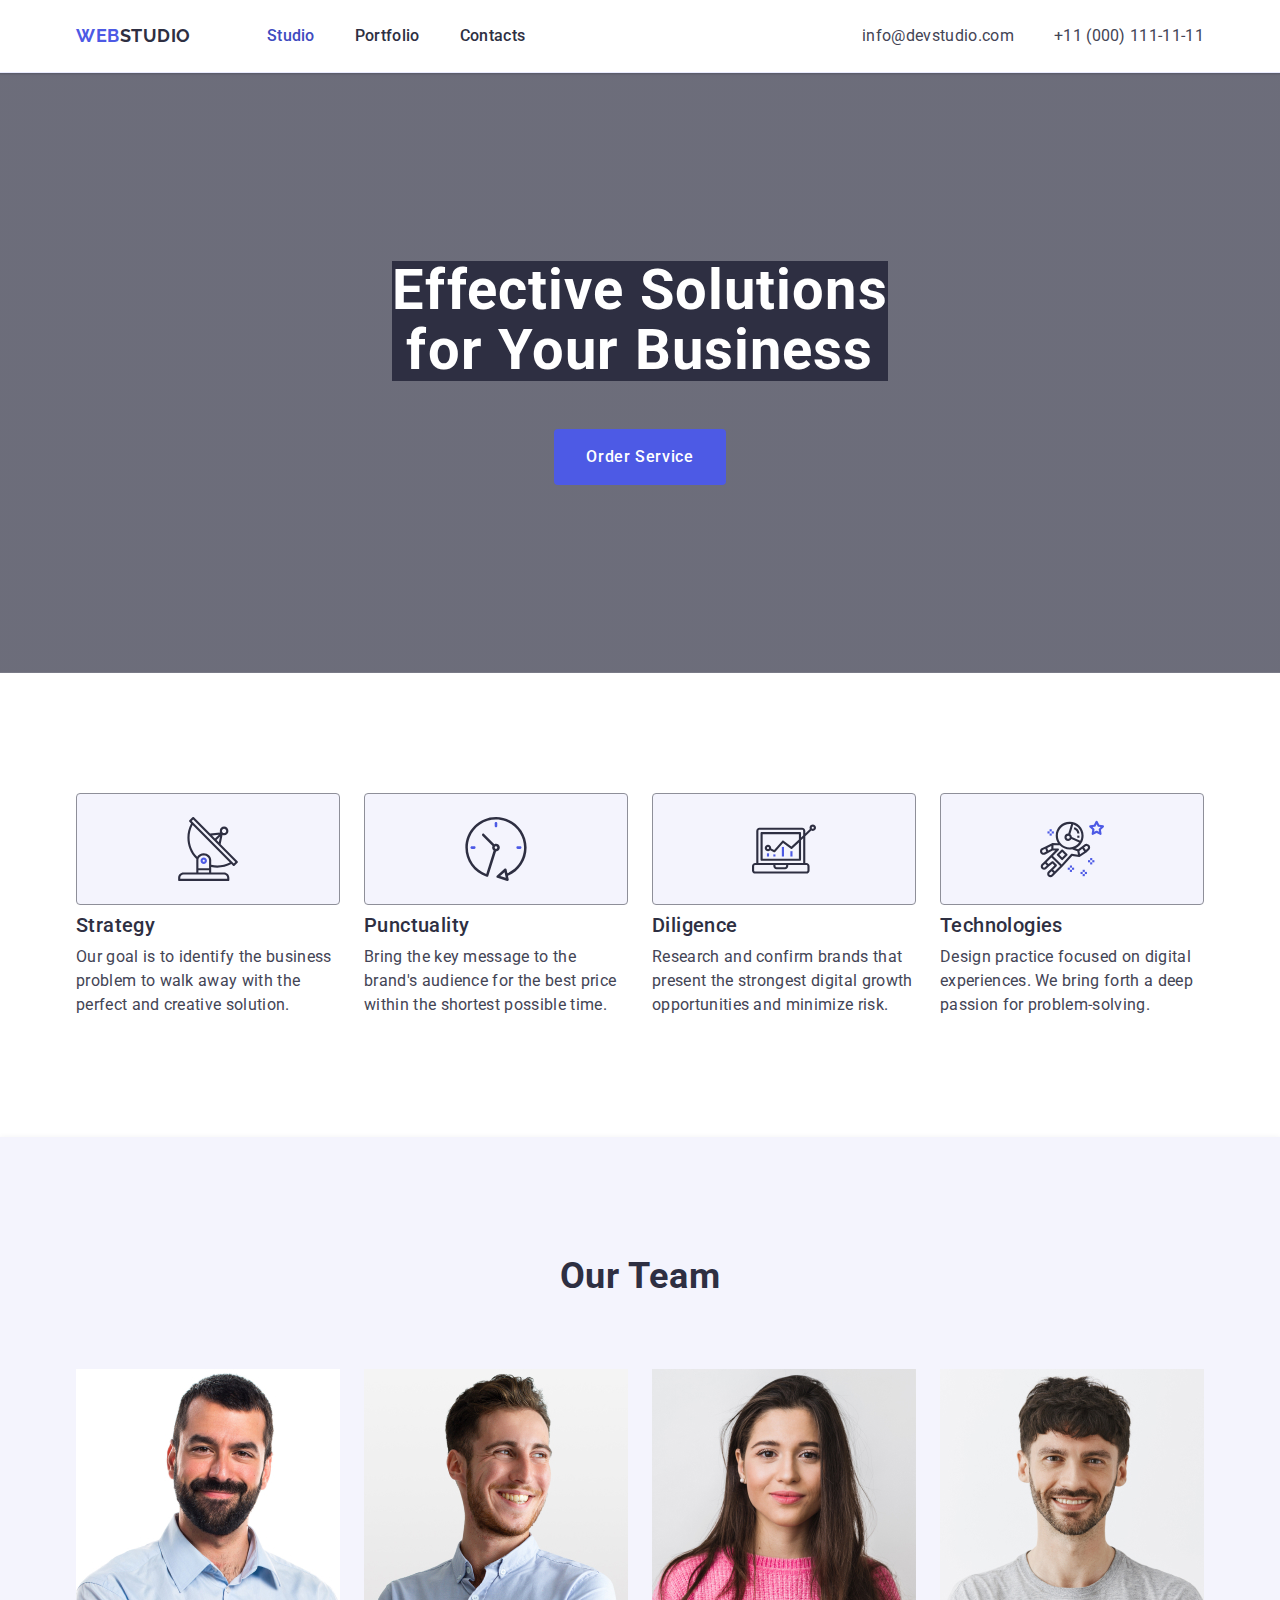
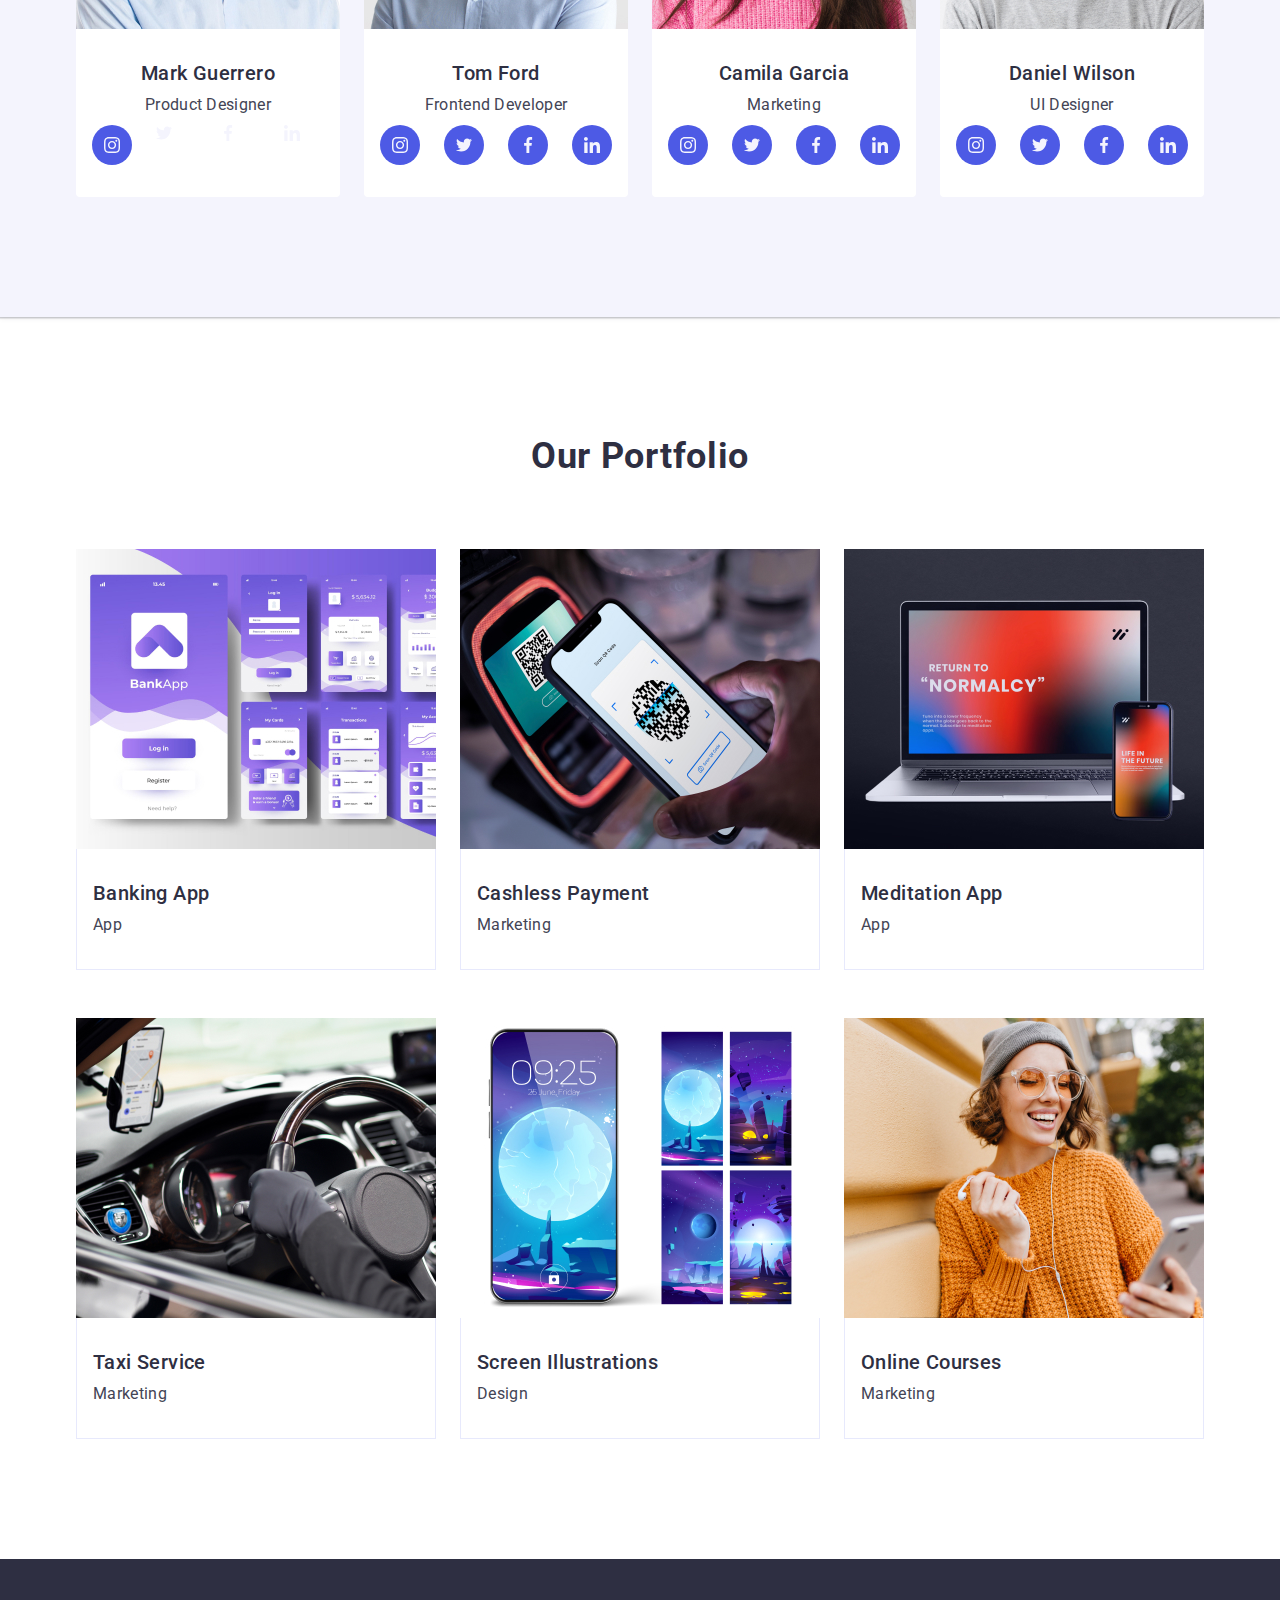
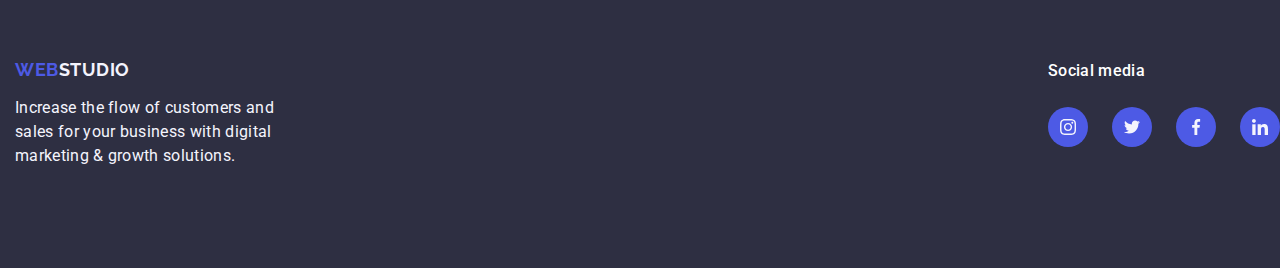
==== index.html @ fddffba1 "addcomit5" ====
<!DOCTYPE html>
<html lang="en">
  <head>
    <meta charset="UTF-8" />
    <meta name="viewport" content="width=device-width, initial-scale=1.0" />
    <title>index.html</title>
    <link
      rel="stylesheet"
      href="https://cdn.jsdelivr.net/npm/modern-normalize@2.0.0/modern-normalize.min.css"
    />
    <link rel="stylesheet" href="./css/styles.css" />

    <link rel="preconnect" href="https://fonts.googleapis.com" />
    <link rel="preconnect" href="https://fonts.gstatic.com" crossorigin />
    <link
      href="https://fonts.googleapis.com/css2?family=Grenze+Gotisch&family=Macondo&family=Raleway:ital,wght@0,400;0,700;1,700&family=Roboto:ital,wght@0,100;0,400;0,700;1,700&display=swap"
      rel="stylesheet"
    />
  </head>

  <body>
    <svg
      aria-hidden="true"
      style="position: absolute; width: 0; height: 0; overflow: hidden"
      version="1.1"
      xmlns="http://www.w3.org/2000/svg"
      xmlns:xlink="http://www.w3.org/1999/xlink"
    >
      <defs>
        <symbol id="icon-astronaut-1" viewBox="0 0 32 32">
          <path
            fill="#4d5ae5"
            style="fill: var(--color1, #4d5ae5)"
            d="M31.974 4.524c-0.063-0.193-0.229-0.333-0.43-0.363l-1.91-0.278-0.855-1.731c-0.179-0.365-0.777-0.365-0.956 0l-0.855 1.731-1.91 0.278c-0.201 0.029-0.367 0.17-0.431 0.363-0.062 0.193-0.011 0.405 0.135 0.547l1.383 1.348-0.326 1.903c-0.034 0.2 0.048 0.402 0.212 0.522 0.166 0.121 0.382 0.135 0.562 0.040l1.709-0.899 1.709 0.899c0.078 0.041 0.164 0.061 0.249 0.061 0.11 0 0.221-0.034 0.314-0.102 0.164-0.119 0.246-0.322 0.212-0.522l-0.326-1.903 1.383-1.348c0.145-0.142 0.197-0.354 0.135-0.547zM29.511 5.851c-0.125 0.122-0.183 0.299-0.153 0.472l0.191 1.114-1-0.526c-0.078-0.041-0.163-0.061-0.249-0.061s-0.17 0.020-0.249 0.061l-1.001 0.526 0.191-1.114c0.030-0.173-0.028-0.349-0.153-0.472l-0.81-0.789 1.119-0.163c0.174-0.025 0.324-0.134 0.402-0.292l0.5-1.013 0.5 1.013c0.078 0.157 0.228 0.267 0.402 0.292l1.119 0.163-0.809 0.789z"
          ></path>
          <path
            fill="#4d5ae5"
            style="fill: var(--color1, #4d5ae5)"
            d="M26.133 20.522h-1.067v1.067h1.067v-1.067z"
          ></path>
          <path
            fill="#4d5ae5"
            style="fill: var(--color1, #4d5ae5)"
            d="M26.133 22.656h-1.067v1.067h1.067v-1.067z"
          ></path>
          <path
            fill="#4d5ae5"
            style="fill: var(--color1, #4d5ae5)"
            d="M27.2 21.589h-1.067v1.067h1.067v-1.067z"
          ></path>
          <path
            fill="#4d5ae5"
            style="fill: var(--color1, #4d5ae5)"
            d="M25.067 21.589h-1.067v1.067h1.067v-1.067z"
          ></path>
          <path
            fill="#4d5ae5"
            style="fill: var(--color1, #4d5ae5)"
            d="M22.4 26.389h-1.067v1.067h1.067v-1.067z"
          ></path>
          <path
            fill="#4d5ae5"
            style="fill: var(--color1, #4d5ae5)"
            d="M22.4 28.522h-1.067v1.067h1.067v-1.067z"
          ></path>
          <path
            fill="#4d5ae5"
            style="fill: var(--color1, #4d5ae5)"
            d="M23.467 27.456h-1.067v1.067h1.067v-1.067z"
          ></path>
          <path
            fill="#4d5ae5"
            style="fill: var(--color1, #4d5ae5)"
            d="M21.333 27.456h-1.067v1.067h1.067v-1.067z"
          ></path>
          <path
            fill="#4d5ae5"
            style="fill: var(--color1, #4d5ae5)"
            d="M16 24.256h-1.067v1.067h1.067v-1.067z"
          ></path>
          <path
            fill="#4d5ae5"
            style="fill: var(--color1, #4d5ae5)"
            d="M16 26.389h-1.067v1.067h1.067v-1.067z"
          ></path>
          <path
            fill="#4d5ae5"
            style="fill: var(--color1, #4d5ae5)"
            d="M17.067 25.322h-1.067v1.067h1.067v-1.067z"
          ></path>
          <path
            fill="#4d5ae5"
            style="fill: var(--color1, #4d5ae5)"
            d="M14.933 25.322h-1.067v1.067h1.067v-1.067z"
          ></path>
          <path
            fill="#4d5ae5"
            style="fill: var(--color1, #4d5ae5)"
            d="M5.867 6.122h-1.067v1.067h1.067v-1.067z"
          ></path>
          <path
            fill="#4d5ae5"
            style="fill: var(--color1, #4d5ae5)"
            d="M5.867 8.255h-1.067v1.067h1.067v-1.067z"
          ></path>
          <path
            fill="#4d5ae5"
            style="fill: var(--color1, #4d5ae5)"
            d="M6.933 7.189h-1.067v1.067h1.067v-1.067z"
          ></path>
          <path
            fill="#4d5ae5"
            style="fill: var(--color1, #4d5ae5)"
            d="M4.8 7.189h-1.067v1.067h1.067v-1.067z"
          ></path>
          <path
            fill="#2e2f42"
            style="fill: var(--color2, #2e2f42)"
            d="M24.715 14.159c-0.287-0.388-0.709-0.637-1.188-0.705-0.481-0.068-0.956 0.058-1.34 0.352l-1.252 0.96-1.898 1.417-1.358-0.541c2.421-1.086 4.114-3.508 4.114-6.32 0-3.823-3.123-6.933-6.961-6.933s-6.961 3.11-6.961 6.933c0 1.386 0.414 2.674 1.12 3.758l-2.764-0.024c-0.002 0-0.003 0-0.005 0-0.009 0-0.015 0.004-0.023 0.005-0.053 0.002-0.105 0.013-0.155 0.031-0.013 0.005-0.026 0.008-0.038 0.013-0.006 0.003-0.013 0.003-0.019 0.006l-3.233 1.596c-0.001 0-0.001 0-0.001 0.001l-1.893 0.911c-0.021 0.009-0.042 0.021-0.063 0.035-0.755 0.502-1.012 1.489-0.598 2.295 0.22 0.429 0.595 0.745 1.056 0.889 0.178 0.055 0.359 0.083 0.539 0.083 0.29 0 0.577-0.071 0.839-0.211l1.388-0.738 2.264-1.169 1.357-0.008-5.442 5.416c-0.001 0.001-0.001 0.001-0.002 0.001l-1.339 1.333c-0.316 0.315-0.49 0.732-0.49 1.178s0.174 0.863 0.49 1.179c0.325 0.323 0.752 0.485 1.179 0.485s0.854-0.162 1.18-0.485l1.314-1.309 1.741-1.3 0.901 0.897-1.762 1.754c-0 0.001-0.001 0.001-0.002 0.001l-1.339 1.333c-0.316 0.315-0.49 0.732-0.49 1.178s0.174 0.863 0.49 1.179c0.325 0.323 0.753 0.485 1.18 0.485s0.855-0.162 1.18-0.485l3.482-3.467c0.001-0.001 0.001-0.001 0.001-0.002l1.010-1-0.004-0.004c0.006-0.006 0.015-0.009 0.022-0.015l5.166-5.658 3.471 0.494c0.025 0.004 0.050 0.005 0.075 0.005 0.065 0 0.127-0.015 0.187-0.038 0.018-0.006 0.033-0.015 0.050-0.023 0.019-0.010 0.039-0.015 0.058-0.027l3.213-2.133c0.012-0.008 0.018-0.021 0.029-0.029 0.013-0.010 0.029-0.014 0.041-0.026l1.271-1.191c0.662-0.62 0.753-1.635 0.212-2.362zM2.13 17.77c-0.173 0.093-0.37 0.111-0.558 0.052-0.187-0.058-0.338-0.186-0.427-0.358-0.161-0.314-0.068-0.695 0.214-0.902l1.314-0.632 0.449 1.313-0.992 0.527zM5.628 15.942l-1.548 0.8-0.439-1.283 2.027-1.001-0.040 1.484zM20.727 9.322c0 0.918-0.219 1.785-0.599 2.559l-4.181-1.899c-0.044-0.573-0.341-1.075-0.788-1.388l1.464-4.86c2.378 0.756 4.105 2.974 4.105 5.588zM8.938 9.322c0-3.235 2.644-5.867 5.894-5.867 0.253 0 0.5 0.021 0.745 0.052l-1.432 4.754c-0.019-0.001-0.037-0.006-0.057-0.006-1.033 0-1.873 0.837-1.873 1.867s0.84 1.867 1.873 1.867c0.694 0 1.294-0.383 1.618-0.945l3.862 1.755c-1.075 1.446-2.795 2.39-4.737 2.39-3.25 0-5.894-2.632-5.894-5.867zM14.894 10.122c0 0.441-0.362 0.8-0.806 0.8s-0.806-0.359-0.806-0.8c0-0.441 0.362-0.8 0.806-0.8s0.806 0.359 0.806 0.8zM2.465 25.146c-0.236 0.234-0.619 0.234-0.854 0.001-0.114-0.114-0.176-0.263-0.176-0.423s0.062-0.309 0.176-0.421l0.962-0.958 0.851 0.848-0.959 0.955zM5.679 28.88c-0.236 0.234-0.619 0.235-0.855 0.001-0.114-0.114-0.176-0.263-0.176-0.423s0.062-0.309 0.176-0.421l0.963-0.959 0.852 0.848-0.96 0.955zM9.16 25.411c-0.001 0-0.001 0-0.002 0.001l-1.765 1.76-0.852-0.848 1.763-1.755c0 0 0 0 0-0s0.001-0.001 0.002-0.001c0.040-0.040 0.065-0.088 0.090-0.135 0.007-0.014 0.020-0.026 0.026-0.040 0.017-0.041 0.019-0.085 0.026-0.129 0.003-0.025 0.014-0.047 0.014-0.073 0-0.036-0.013-0.070-0.020-0.106-0.006-0.032-0.006-0.065-0.019-0.095-0.020-0.050-0.055-0.094-0.091-0.138-0.010-0.012-0.014-0.027-0.025-0.038 0 0 0 0-0.001 0s-0.001-0.002-0.001-0.002l-1.607-1.6c-0.017-0.017-0.039-0.024-0.058-0.038-0.028-0.022-0.055-0.042-0.087-0.058-0.030-0.015-0.061-0.024-0.093-0.033-0.034-0.010-0.067-0.017-0.103-0.020-0.033-0.002-0.063 0.001-0.095 0.005-0.036 0.004-0.069 0.009-0.104 0.020-0.034 0.011-0.063 0.027-0.094 0.045-0.020 0.011-0.042 0.015-0.061 0.029l-1.773 1.324-0.901-0.897 2.399-2.386 4.361 4.289-0.928 0.919zM15.979 18.394c-0.015-0.002-0.030 0.004-0.045 0.003-0.039-0.002-0.076 0.001-0.115 0.007-0.030 0.005-0.059 0.011-0.088 0.021-0.034 0.012-0.065 0.028-0.097 0.047-0.030 0.018-0.057 0.037-0.083 0.061-0.013 0.011-0.028 0.017-0.040 0.029l-4.698 5.146-4.328-4.257 2.833-2.818c0.209-0.208 0.21-0.546 0.002-0.755-0.105-0.105-0.243-0.157-0.381-0.156v-0.001l-2.219 0.013 0.028-1.607 3.104 0.027c1.265 1.294 3.029 2.101 4.981 2.101 0.437 0 0.864-0.045 1.279-0.123 0.040 0.032 0.079 0.065 0.13 0.085l2.41 0.96 0.152 0.758 0.178 0.885-3.003-0.427zM20.020 18.572l-0.313-1.558 1.446-1.080 0.947 1.257-2.080 1.381zM23.774 15.741l-0.838 0.785-0.931-1.236 0.831-0.637c0.155-0.119 0.351-0.168 0.543-0.143 0.193 0.027 0.364 0.128 0.48 0.284 0.217 0.292 0.18 0.699-0.085 0.947z"
          ></path>
          <path
            fill="#2e2f42"
            style="fill: var(--color2, #2e2f42)"
            d="M13.602 18.544l-2.143-2.133c-0.207-0.207-0.545-0.207-0.753 0l-2.142 2.133c-0.1 0.101-0.157 0.236-0.157 0.378s0.056 0.278 0.157 0.378l2.142 2.133c0.104 0.103 0.241 0.155 0.377 0.155s0.273-0.052 0.376-0.155l2.143-2.133c0.1-0.1 0.157-0.236 0.157-0.378s-0.057-0.278-0.157-0.378zM11.083 20.303l-1.387-1.381 1.387-1.381 1.387 1.381-1.387 1.381z"
          ></path>
          <path
            fill="#2e2f42"
            style="fill: var(--color2, #2e2f42)"
            d="M17.164 5.071l-0.258 1.036c0.071 0.018 1.738 0.452 1.738 2.149h1.067c-0-2.017-1.666-2.965-2.547-3.185z"
          ></path>
          <path
            fill="#2e2f42"
            style="fill: var(--color2, #2e2f42)"
            d="M19.711 9.322h-1.067v1.067h1.067v-1.067z"
          ></path>
        </symbol>
        <symbol id="icon-diagram-1" viewBox="0 0 32 32">
          <path
            fill="#4d5ae5"
            style="fill: var(--color1, #4d5ae5)"
            d="M14.925 14.965h1.066v4.798h-1.066v-4.797z"
          ></path>
          <path
            fill="#4d5ae5"
            style="fill: var(--color1, #4d5ae5)"
            d="M19.19 17.097h1.066v2.665h-1.066v-2.665z"
          ></path>
          <path
            fill="#4d5ae5"
            style="fill: var(--color1, #4d5ae5)"
            d="M10.661 18.696h1.066v1.066h-1.066v-1.066z"
          ></path>
          <path
            fill="#4d5ae5"
            style="fill: var(--color1, #4d5ae5)"
            d="M7.463 18.163h1.066v1.599h-1.066v-1.599z"
          ></path>
          <path
            fill="#2e2f42"
            style="fill: var(--color2, #2e2f42)"
            d="M1.599 28.291h25.587c0.883 0 1.599-0.716 1.599-1.599v-2.132c0-0.883-0.716-1.599-1.599-1.599h-0.533v-13.293l3.028-2.868c0.703 0.346 1.553 0.136 2.013-0.499s0.396-1.508-0.152-2.068-1.42-0.644-2.065-0.198c-0.644 0.446-0.873 1.292-0.542 2.002l-2.281 2.163v-1.23c0-0.883-0.716-1.599-1.599-1.599h-21.322c-0.883 0-1.599 0.716-1.599 1.599v15.992h-0.533c-0.883 0-1.599 0.716-1.599 1.599v2.132c0 0.883 0.716 1.599 1.599 1.599zM30.384 4.837c0.294 0 0.533 0.239 0.533 0.533s-0.239 0.533-0.533 0.533c-0.294 0-0.533-0.239-0.533-0.533s0.239-0.533 0.533-0.533zM3.198 6.969c0-0.294 0.239-0.533 0.533-0.533h21.322c0.294 0 0.533 0.239 0.533 0.533v2.239l-1.066 1.013v-2.186c0-0.294-0.239-0.533-0.533-0.533h-19.19c-0.294 0-0.533 0.239-0.533 0.533v13.326c0 0.294 0.239 0.533 0.533 0.533h19.19c0.294 0 0.533-0.239 0.533-0.533v-9.674l1.066-1.010v12.284h-22.388v-15.992zM7.996 13.899c-0.721-0.002-1.354 0.478-1.546 1.174s0.105 1.433 0.725 1.801c0.62 0.368 1.41 0.276 1.928-0.226l1.853 0.93c0.215 0.108 0.476 0.057 0.636-0.123l3.939-4.431 3.872 2.901c0.208 0.156 0.498 0.139 0.686-0.039l3.365-3.188v8.131h-18.124v-12.26h18.124v2.66l-3.771 3.572-3.904-2.927c-0.222-0.166-0.534-0.135-0.718 0.072l-3.993 4.493-1.493-0.746c0.011-0.064 0.018-0.129 0.020-0.193 0-0.883-0.716-1.599-1.599-1.599zM8.529 15.498c0 0.294-0.239 0.533-0.533 0.533s-0.533-0.239-0.533-0.533c0-0.294 0.239-0.533 0.533-0.533s0.533 0.239 0.533 0.533zM11.727 24.027h5.331v0.533c0 0.294-0.239 0.533-0.533 0.533h-4.264c-0.294 0-0.533-0.239-0.533-0.533v-0.533zM1.066 24.56c0-0.294 0.239-0.533 0.533-0.533h9.062v0.533c0 0.883 0.716 1.599 1.599 1.599h4.264c0.883 0 1.599-0.716 1.599-1.599v-0.533h9.062c0.294 0 0.533 0.239 0.533 0.533v2.132c0 0.294-0.239 0.533-0.533 0.533h-25.587c-0.294 0-0.533-0.239-0.533-0.533v-2.132z"
          ></path>
        </symbol>
        <symbol id="icon-clock-1" viewBox="0 0 32 32">
          <path
            fill="#2e2f42"
            style="fill: var(--color2, #2e2f42)"
            d="M31.297 15.301c-0.002-8.452-6.855-15.303-15.308-15.301s-15.303 6.855-15.301 15.308c0.001 6.658 4.307 12.551 10.649 14.576 0.061 0.019 0.124 0.029 0.187 0.029 0.121-0 0.239-0.032 0.342-0.094 0.135-0.080 0.236-0.207 0.283-0.356l3.865-12.25c1.057-0.005 1.909-0.866 1.903-1.923s-0.866-1.909-1.923-1.903c-0.284 0.001-0.565 0.067-0.82 0.191l-5.106-5.107c-0.253-0.245-0.657-0.238-0.902 0.016-0.239 0.247-0.239 0.639 0 0.886l5.103 5.109c-0.392 0.799-0.168 1.764 0.536 2.309l-3.683 11.673c-7.278-2.681-11.004-10.754-8.323-18.032s10.754-11.004 18.032-8.323c7.278 2.681 11.004 10.754 8.323 18.032-1.31 3.556-4.001 6.431-7.462 7.973l-0.398-1.874c-0.073-0.345-0.411-0.565-0.756-0.492-0.109 0.023-0.209 0.074-0.293 0.148l-3.837 3.426c-0.263 0.234-0.287 0.637-0.052 0.9 0.076 0.085 0.174 0.149 0.283 0.184l4.899 1.564c0.335 0.108 0.694-0.077 0.802-0.412 0.034-0.106 0.040-0.219 0.017-0.328l-0.391-1.839c5.664-2.388 9.342-7.942 9.329-14.089zM15.992 14.664c0.352 0 0.638 0.286 0.638 0.638s-0.286 0.638-0.638 0.638c-0.352 0-0.638-0.285-0.638-0.638s0.285-0.638 0.638-0.638zM18.093 29.528l2.184-1.948 0.603 2.84-2.787-0.892z"
          ></path>
          <path
            fill="#4d5ae5"
            style="fill: var(--color1, #4d5ae5)"
            d="M15.354 3.185v1.275c0 0.352 0.285 0.638 0.638 0.638s0.638-0.285 0.638-0.638v-1.275c0-0.352-0.286-0.638-0.638-0.638s-0.638 0.286-0.638 0.638z"
          ></path>
          <path
            fill="#4d5ae5"
            style="fill: var(--color1, #4d5ae5)"
            d="M3.876 14.664c-0.352 0-0.638 0.286-0.638 0.638s0.285 0.638 0.638 0.638h1.275c0.352 0 0.638-0.285 0.638-0.638s-0.285-0.638-0.638-0.638h-1.275z"
          ></path>
          <path
            fill="#4d5ae5"
            style="fill: var(--color1, #4d5ae5)"
            d="M28.108 15.939c0.352 0 0.638-0.285 0.638-0.638s-0.285-0.638-0.638-0.638h-1.275c-0.352 0-0.638 0.286-0.638 0.638s0.286 0.638 0.638 0.638h1.275z"
          ></path>
        </symbol>
        <symbol id="icon-antenna-1" viewBox="0 0 32 32">
          <path
            fill="#2e2f42"
            style="fill: var(--color2, #2e2f42)"
            d="M30.773 22.098l-8.443-8.505 0.937-4.615c0.242 0.094 0.499 0.144 0.758 0.146h0.006c1.192 0.014 2.17-0.941 2.184-2.133s-0.941-2.17-2.133-2.184c-1.192-0.014-2.17 0.941-2.184 2.133-0.003 0.255 0.039 0.509 0.125 0.749l-4.96 0.605-8.091-8.133c-0.099-0.101-0.235-0.159-0.377-0.16-0.14 0.001-0.274 0.056-0.373 0.155l-1.513 1.504c-0.208 0.208-0.208 0.546 0 0.754l0.814 0.826c-3.153 5.798-2.129 12.978 2.519 17.663 0.043 0.041 0.092 0.074 0.146 0.098-0.034 0.18-0.051 0.364-0.052 0.547v6.187h-6.4c-1.472 0.002-2.665 1.195-2.667 2.667v1.067c0 0.295 0.239 0.533 0.533 0.533h24.533c0.295 0 0.533-0.239 0.533-0.533v-1.067c-0.002-1.472-1.195-2.665-2.667-2.667h-6.4v-2.742c1.003 0.21 2.024 0.317 3.049 0.32 2.458-0.003 4.877-0.615 7.040-1.783l0.818 0.823c0.099 0.101 0.235 0.159 0.377 0.16 0.14-0.001 0.274-0.056 0.373-0.155l1.513-1.504c0.208-0.208 0.208-0.546 0-0.754zM23.28 6.233c0.418-0.415 1.093-0.414 1.509 0.004s0.414 1.093-0.004 1.508c-0.2 0.199-0.47 0.31-0.752 0.31h-0.003c-0.589-0.003-1.064-0.483-1.061-1.072 0.002-0.282 0.115-0.552 0.314-0.751h-0.002zM22.024 9.738l-0.598 2.946-1.175-1.182 1.774-1.763zM21.419 8.836l-1.92 1.909-1.485-1.493 3.405-0.415zM24.004 28.8c0.884 0 1.6 0.716 1.6 1.6v0.533h-23.467v-0.533c0-0.884 0.716-1.6 1.6-1.6h20.267zM16.537 26.667v1.067h-5.333v-1.067h5.333zM11.204 25.6v-4.053c0-1.294 1.196-2.347 2.667-2.347s2.667 1.053 2.667 2.347v4.053h-5.333zM17.604 23.904v-2.357c0-1.882-1.675-3.413-3.733-3.413-1.331-0.020-2.576 0.657-3.281 1.786-4.058-4.274-4.971-10.645-2.279-15.887l18.602 18.708c-2.872 1.461-6.165 1.873-9.309 1.163zM28.893 23.22l-21.057-21.181 0.755-0.752 7.935 7.98c0.004 0 0.006 0.007 0.010 0.010l13.115 13.191-0.757 0.752z"
          ></path>
          <path
            fill="#4d5ae5"
            style="fill: var(--color1, #4d5ae5)"
            d="M13.876 20.267h-0.005c-0.884-0.001-1.601 0.714-1.602 1.598s0.714 1.601 1.598 1.602h0.005c0.884 0.001 1.601-0.714 1.602-1.598s-0.714-1.601-1.598-1.602zM14.249 22.245c-0.1 0.1-0.236 0.156-0.378 0.155-0.295-0.002-0.532-0.242-0.531-0.536 0.001-0.141 0.057-0.276 0.157-0.375s0.233-0.154 0.373-0.155c0.295 0.002 0.532 0.242 0.531 0.536-0.001 0.141-0.057 0.276-0.157 0.375h0.005z"
          ></path>
        </symbol>
      </defs>
    </svg>
    <svg
      aria-hidden="true"
      style="position: absolute; width: 0; height: 0; overflow: hidden"
      version="1.1"
      xmlns="http://www.w3.org/2000/svg"
      xmlns:xlink="http://www.w3.org/1999/xlink"
    >
      <defs>
        <symbol id="icon-linkedin-1" viewBox="0 0 32 32">
          <path
            fill="#f4f4fd"
            style="fill: var(--color1, #f4f4fd)"
            d="M31.992 32v-0.001h0.008v-11.736c0-5.741-1.236-10.164-7.948-10.164-3.227 0-5.392 1.771-6.276 3.449h-0.093v-2.913h-6.364v21.364h6.627v-10.579c0-2.785 0.528-5.479 3.977-5.479 3.399 0 3.449 3.179 3.449 5.657v10.401h6.62z"
          ></path>
          <path
            fill="#f4f4fd"
            style="fill: var(--color1, #f4f4fd)"
            d="M0.528 10.636h6.635v21.364h-6.635v-21.364z"
          ></path>
          <path
            fill="#f4f4fd"
            style="fill: var(--color1, #f4f4fd)"
            d="M3.843-0c-2.121 0-3.843 1.721-3.843 3.843s1.721 3.879 3.843 3.879c2.121 0 3.843-1.757 3.843-3.879-0.001-2.121-1.723-3.843-3.843-3.843v0z"
          ></path>
        </symbol>
        <symbol id="icon-instagram-2-1" viewBox="0 0 32 32">
          <path
            fill="#f4f4fd"
            style="fill: var(--color1, #f4f4fd)"
            d="M31.969 9.408c-0.075-1.7-0.35-2.869-0.744-3.882-0.406-1.075-1.031-2.038-1.85-2.838-0.8-0.813-1.769-1.444-2.832-1.844-1.019-0.394-2.182-0.669-3.882-0.744-1.713-0.081-2.257-0.1-6.601-0.1s-4.888 0.019-6.595 0.094c-1.7 0.075-2.869 0.35-3.882 0.744-1.075 0.406-2.038 1.031-2.838 1.85-0.813 0.8-1.444 1.769-1.844 2.832-0.394 1.019-0.669 2.182-0.744 3.882-0.081 1.713-0.1 2.257-0.1 6.601s0.019 4.888 0.094 6.595c0.075 1.7 0.35 2.869 0.744 3.882 0.406 1.075 1.038 2.038 1.85 2.838 0.8 0.813 1.769 1.444 2.832 1.844 1.019 0.394 2.182 0.669 3.882 0.744 1.706 0.075 2.25 0.094 6.595 0.094s4.888-0.019 6.595-0.094c1.7-0.075 2.869-0.35 3.882-0.744 2.151-0.831 3.851-2.532 4.682-4.682 0.394-1.019 0.669-2.182 0.744-3.882 0.075-1.707 0.094-2.25 0.094-6.595s-0.006-4.888-0.081-6.595zM29.087 22.473c-0.069 1.563-0.331 2.407-0.55 2.969-0.538 1.394-1.644 2.5-3.038 3.038-0.563 0.219-1.413 0.481-2.969 0.55-1.688 0.075-2.194 0.094-6.464 0.094s-4.782-0.019-6.464-0.094c-1.563-0.069-2.407-0.331-2.969-0.55-0.694-0.256-1.325-0.663-1.838-1.194-0.531-0.519-0.938-1.144-1.194-1.838-0.219-0.563-0.481-1.413-0.55-2.969-0.075-1.688-0.094-2.194-0.094-6.464s0.019-4.782 0.094-6.464c0.069-1.563 0.331-2.407 0.55-2.969 0.256-0.694 0.663-1.325 1.2-1.838 0.519-0.531 1.144-0.938 1.838-1.194 0.563-0.219 1.413-0.481 2.969-0.55 1.688-0.075 2.194-0.094 6.464-0.094 4.276 0 4.782 0.019 6.464 0.094 1.563 0.069 2.407 0.331 2.969 0.55 0.694 0.256 1.325 0.662 1.838 1.194 0.531 0.519 0.938 1.144 1.194 1.838 0.219 0.563 0.481 1.413 0.55 2.969 0.075 1.688 0.094 2.194 0.094 6.464s-0.019 4.77-0.094 6.458z"
          ></path>
          <path
            fill="#f4f4fd"
            style="fill: var(--color1, #f4f4fd)"
            d="M16.059 7.783c-4.538 0-8.22 3.682-8.22 8.22s3.682 8.22 8.22 8.22c4.538 0 8.22-3.682 8.22-8.22s-3.682-8.22-8.22-8.22zM16.059 21.335c-2.944 0-5.332-2.388-5.332-5.332s2.388-5.332 5.332-5.332c2.944 0 5.332 2.388 5.332 5.332s-2.388 5.332-5.332 5.332z"
          ></path>
          <path
            fill="#f4f4fd"
            style="fill: var(--color1, #f4f4fd)"
            d="M26.524 7.458c0 1.060-0.859 1.919-1.919 1.919s-1.919-0.859-1.919-1.919c0-1.060 0.859-1.919 1.919-1.919s1.919 0.859 1.919 1.919z"
          ></path>
        </symbol>
        <symbol id="icon-facebook-1" viewBox="0 0 32 32">
          <path
            fill="#f4f4fd"
            style="fill: var(--color1, #f4f4fd)"
            d="M21.329 5.313h2.921v-5.088c-0.504-0.069-2.237-0.225-4.256-0.225-4.212 0-7.097 2.649-7.097 7.519v4.481h-4.648v5.688h4.648v14.312h5.699v-14.311h4.46l0.708-5.688h-5.169v-3.919c0.001-1.644 0.444-2.769 2.735-2.769z"
          ></path>
        </symbol>
        <symbol id="icon-twitter-1" viewBox="0 0 32 32">
          <path
            fill="#f4f4fd"
            style="fill: var(--color1, #f4f4fd)"
            d="M32 6.078c-1.19 0.522-2.458 0.868-3.78 1.036 1.36-0.812 2.398-2.088 2.886-3.626-1.268 0.756-2.668 1.29-4.16 1.588-1.204-1.282-2.92-2.076-4.792-2.076-3.632 0-6.556 2.948-6.556 6.562 0 0.52 0.044 1.020 0.152 1.496-5.454-0.266-10.28-2.88-13.522-6.862-0.566 0.982-0.898 2.106-0.898 3.316 0 2.272 1.17 4.286 2.914 5.452-1.054-0.020-2.088-0.326-2.964-0.808 0 0.020 0 0.046 0 0.072 0 3.188 2.274 5.836 5.256 6.446-0.534 0.146-1.116 0.216-1.72 0.216-0.42 0-0.844-0.024-1.242-0.112 0.85 2.598 3.262 4.508 6.13 4.57-2.232 1.746-5.066 2.798-8.134 2.798-0.538 0-1.054-0.024-1.57-0.090 2.906 1.874 6.35 2.944 10.064 2.944 12.072 0 18.672-10 18.672-18.668 0-0.29-0.010-0.57-0.024-0.848 1.302-0.924 2.396-2.078 3.288-3.406z"
          ></path>
        </symbol>
      </defs>
    </svg>
    <svg
      aria-hidden="true"
      style="position: absolute; width: 0; height: 0; overflow: hidden"
      version="1.1"
      xmlns="http://www.w3.org/2000/svg"
      xmlns:xlink="http://www.w3.org/1999/xlink"
    >
      <defs>
        <symbol id="icon-Ellipse" viewBox="0 0 32 32">
          <path
            fill="#4d5ae5"
            style="fill: var(--color1, #4d5ae5)"
            d="M32 16c0 4.418-1.791 8.418-4.686 11.314s-6.895 4.686-11.314 4.686c-4.418 0-8.418-1.791-11.314-4.686s-4.686-6.895-4.686-11.314c0-4.418 1.791-8.418 4.686-11.314s6.895-4.686 11.314-4.686c4.418 0 8.418 1.791 11.314 4.686s4.686 6.895 4.686 11.314z"
          ></path>
        </symbol>
      </defs>
    </svg>

    <header class="headerblock">
      <!--Навігація-->
      <div class="container">
        <nav class="headerblockcontainernav">
          <!--Лого-посилання-->
          <a href="" class="logoheader">Web<span class="spon">Studio</span></a>

          <ul class="navtabl">
            <li>
              <a href="./index.html" class="navone"> Studio </a>
            </li>
            <li>
              <a href="" class="nav"> Portfolio </a>
            </li>
            <li>
              <a href="" class="nav"> Contacts </a>
            </li>
          </ul>
        </nav>

        <!--Імейл та телефон-->
        <address class="address">
          <ul class="addresstabl">
            <li class="emailli">
              <a href="mailto:info@devstudio.com" class="email">
                info@devstudio.com
              </a>
            </li>
            <li class="telli">
              <a href="tel:+110001111111" class="email">
                +11 (000) 111-11-11
              </a>
            </li>
          </ul>
        </address>
      </div>
    </header>
    <main>
      <!--Секція 1-->

      <section class="sectionone">
        <div class="container">
          <h1 class="uppermain">
            <span
              >Effective Solutions <br />
              for Your Business</span
            >
          </h1>

          <button type="button" name="Order Service" class="orderservice">
            Order Service
          </button>
        </div>
      </section>

      <!--Секція 2. Стаття 1-->
      <section class="sectiontwo">
        <div class="container">
          <h2 class="visuallyhidden">Content</h2>
          <!-- Заголовок містить контент (не може бути пустим). Елемент відсутній на макеті,
             але потрібен для читалок та пошукових систем (на наступних модулях він буде прихований)-->

          <ul class="sectiontwoul">
            <!--class="sectiontwo". Спробую встановити для кожного елекмента однаковий клас.-->

            <li class="sectiontwoli">
              <div class="icon">
                <svg class="iconsvg"><use href="#icon-antenna-1"></use></svg>
              </div>
              <h3 class="sectiontwoh">Strategy</h3>
              <p class="sectiontwop">
                Our goal is to identify the business problem to walk away with
                the perfect and creative solution.
              </p>
            </li>

            <!--Стаття 2-->

            <li class="sectiontwoli">
              <div class="icon">
                <svg class="iconsvg"><use href="#icon-clock-1"></use></svg>
              </div>
              <h3 class="sectiontwoh">Punctuality</h3>
              <p class="sectiontwop">
                Bring the key message to the brand's audience for the best price
                within the shortest possible time.
              </p>
            </li>

            <!--Стаття 3-->

            <li class="sectiontwoli">
              <div class="icon">
                <svg class="iconsvg"><use href="#icon-diagram-1"></use></svg>
              </div>
              <h3 class="sectiontwoh">Diligence</h3>
              <p class="sectiontwop">
                Research and confirm brands that present the strongest digital
                growth opportunities and minimize risk.
              </p>
            </li>

            <!--Стаття 4-->

            <li class="sectiontwoli">
              <div class="icon">
                <svg class="iconsvg"><use href="#icon-astronaut-1"></use></svg>
              </div>
              <h3 class="sectiontwoh">Technologies</h3>
              <p class="sectiontwop">
                Design practice focused on digital experiences. We bring forth a
                deep passion for problem-solving.
              </p>
            </li>
          </ul>
        </div>
      </section>
      <!--Секція 3. Наша команда-->
      <section class="sectionthree">
        <div class="container">
          <h2 class="headerourteam">Our Team</h2>

          <!--Фото команди-->
          <ul class="ourteam">
            <li class="frame">
              <img
                src="./images/person0.jpg"
                alt="Mark Guerrero"
                width="264"
                height="260"
              />
              <div class="ourteamtext">
                <h3 class="sectionthreeh">Mark Guerrero</h3>
                <p class="sectionthreep">Product Designer</p>
                <!--Іконки соцмереж-->
                <ul class="sectionthreeicons">
                  <li class="sotiallinks">
                    <a href="" class="mesedjerlink">
                      <svg class="iconmesedgers">
                        <use href="#icon-instagram-2-1"></use>
                      </svg>
                    </a>
                  </li>
                  <li class="sotiallinks>
                    <a href="" class="mesedjerlink">
                      <svg class="iconmesedgers">
                        <use href="#icon-twitter-1"></use>
                      </svg>
                    </a>
                  </li>
                  <li class="sotiallinks>
                    <a href="" class="mesedjerlink">
                      <svg class="iconmesedgers">
                        <use href="#icon-facebook-1"></use>
                      </svg>
                    </a>
                  </li>
                  <li class="sotiallinks>
                    <a href="" class="mesedjerlink">
                      <svg class="iconmesedgers">
                        <use href="#icon-linkedin-1"></use>
                      </svg>
                    </a>
                  </li>
                </ul>
              </div>
            </li>

            <li class="frame">
              <img
                src="./images/person1.jpg"
                alt="Tom Ford"
                width="264"
                height="260"
              />
              <div class="ourteamtext">
                <h3 class="sectionthreeh">Tom Ford</h3>
                <p class="sectionthreep">Frontend Developer</p>
                <ul class="sectionthreeicons">
                  <li>
                    <a href="" class="mesedjerlink">
                      <svg class="iconmesedgers">
                        <use href="#icon-instagram-2-1"></use>
                      </svg>
                    </a>
                  </li>
                  <li>
                    <a href="" class="mesedjerlink">
                      <svg class="iconmesedgers">
                        <use href="#icon-twitter-1"></use>
                      </svg>
                    </a>
                  </li>
                  <li>
                    <a href="" class="mesedjerlink">
                      <svg class="iconmesedgers">
                        <use href="#icon-facebook-1"></use>
                      </svg>
                    </a>
                  </li>
                  <li>
                    <a href="" class="mesedjerlink">
                      <svg class="iconmesedgers">
                        <use href="#icon-linkedin-1"></use>
                      </svg>
                    </a>
                  </li>
                </ul>
              </div>
            </li>

            <li class="frame">
              <img
                src="./images/person2.jpg"
                alt="Camila Garcia"
                width="264"
                height="260"
              />
              <div class="ourteamtext">
                <h3 class="sectionthreeh">Camila Garcia</h3>
                <p class="sectionthreep">Marketing</p>
                <ul class="sectionthreeicons">
                  <li>
                    <a href="" class="mesedjerlink">
                      <svg class="iconmesedgers">
                        <use href="#icon-instagram-2-1"></use>
                      </svg>
                    </a>
                  </li>
                  <li>
                    <a href="" class="mesedjerlink">
                      <svg class="iconmesedgers">
                        <use href="#icon-twitter-1"></use>
                      </svg>
                    </a>
                  </li>
                  <li>
                    <a href="" class="mesedjerlink">
                      <svg class="iconmesedgers">
                        <use href="#icon-facebook-1"></use>
                      </svg>
                    </a>
                  </li>
                  <li>
                    <a href="" class="mesedjerlink">
                      <svg class="iconmesedgers">
                        <use href="#icon-linkedin-1"></use>
                      </svg>
                    </a>
                  </li>
                </ul>
              </div>
            </li>

            <li class="frame">
              <img
                src="./images/person3.jpg"
                alt="Daniel Wilson"
                width="264"
                height="260"
              />
              <div class="ourteamtext">
                <h3 class="sectionthreeh">Daniel Wilson</h3>
                <p class="sectionthreep">UI Designer</p>
                <ul class="sectionthreeicons">
                  <li>
                    <a href="" class="mesedjerlink">
                      <svg class="iconmesedgers">
                        <use href="#icon-instagram-2-1"></use>
                      </svg>
                    </a>
                  </li>
                  <li>
                    <a href="" class="mesedjerlink">
                      <svg class="iconmesedgers">
                        <use href="#icon-twitter-1"></use>
                      </svg>
                    </a>
                  </li>
                  <li>
                    <a href="" class="mesedjerlink">
                      <svg class="iconmesedgers">
                        <use href="#icon-facebook-1"></use>
                      </svg>
                    </a>
                  </li>
                  <li>
                    <a href="" class="mesedjerlink">
                      <svg class="iconmesedgers">
                        <use href="#icon-linkedin-1"></use>
                      </svg>
                    </a>
                  </li>
                </ul>
              </div>
            </li>
          </ul>
        </div>
        <!--Секція №4-->
      </section>
      <section class="sectionfour">
        <div class="container">
          <h2 class="ourportfolio">Our Portfolio</h2>
          <ul class="sectionfourul">
            <li class="sectionfourli">
              <div class="imageapp">
                <img
                  src="./images/bankingapp.jpg"
                  alt="Banking App"
                  width="360"
                  height="300"
                />
                <p class="hovertext">
                  14 Stylish and User-Friendly App Design Concepts · Task
                  Manager App · Calorie Tracker App · Exotic Fruit Ecommerce App
                  · Cloud Storage App
                </p>
              </div>
              <div class="sectionfourdiv">
                <h3 class="sectionfourh">Banking App</h3>
                <p class="sectiontwop">App</p>
              </div>
            </li>
            <li class="sectionfourli">
              <div class="imageapp">
                <img
                  src="./images/cashlesspayment.jpg"
                  alt="Cashless Payment"
                  width="360"
                  height="300"
                />
                <p class="hovertext">
                  14 Stylish and User-Friendly App Design Concepts · Task
                  Manager App · Calorie Tracker App · Exotic Fruit Ecommerce App
                  · Cloud Storage App
                </p>
              </div>
              <div class="sectionfourdiv">
                <h3 class="sectionfourh">Cashless Payment</h3>
                <p class="sectiontwop">Marketing</p>
              </div>
            </li>
            <li class="sectionfourli">
              <div class="imageapp">
                <img
                  src="./images/meditationapp.jpg"
                  alt="Meditation App"
                  width="360"
                  height="300"
                />
                <p class="hovertext">
                  14 Stylish and User-Friendly App Design Concepts · Task
                  Manager App · Calorie Tracker App · Exotic Fruit Ecommerce App
                  · Cloud Storage App
                </p>
              </div>
              <div class="sectionfourdiv">
                <h3 class="sectionfourh">Meditation App</h3>
                <p class="sectiontwop">App</p>
              </div>
            </li>
            <li class="sectionfourli">
              <div class="imageapp">
                <img
                  src="./images/taxiservice.jpg"
                  alt="Taxi Service"
                  width="360"
                  height="300"
                />
                <p class="hovertext">
                  14 Stylish and User-Friendly App Design Concepts · Task
                  Manager App · Calorie Tracker App · Exotic Fruit Ecommerce App
                  · Cloud Storage App
                </p>
              </div>
              <div class="sectionfourdiv">
                <h3 class="sectionfourh">Taxi Service</h3>
                <p class="sectiontwop">Marketing</p>
              </div>
            </li>
            <li class="sectionfourli">
              <div class="imageapp">
                <img
                  src="./images/screenillustrations.jpg"
                  alt="Screen Illustrations"
                  width="360"
                  height="300"
                />
                <p class="hovertext">
                  14 Stylish and User-Friendly App Design Concepts · Task
                  Manager App · Calorie Tracker App · Exotic Fruit Ecommerce App
                  · Cloud Storage App
                </p>
              </div>
              <div class="sectionfourdiv">
                <h3 class="sectionfourh">Screen Illustrations</h3>
                <p class="sectiontwop">Design</p>
              </div>
            </li>
            <li class="sectionfourli">
              <div class="imageapp">
                <img
                  src="./images/onlinecourses.jpg"
                  alt="Online Courses"
                  width="360"
                  height="300"
                />
                <p class="hovertext">
                  14 Stylish and User-Friendly App Design Concepts · Task
                  Manager App · Calorie Tracker App · Exotic Fruit Ecommerce App
                  · Cloud Storage App
                </p>
              </div>
              <div class="sectionfourdiv">
                <h3 class="sectionfourh">Online Courses</h3>
                <p class="sectiontwop">Marketing</p>
              </div>
            </li>
          </ul>
        </div>
      </section>
    </main>
    <footer class="footer">
      <div class="container">
        <!--Текст та заголовок в футері-->

        <a href="./index.html" class="logofooter"
          >Web<span class="studio">Studio</span></a
        >

        <p class="footertext">
          Increase the flow of customers and sales for your business with
          digital marketing & growth solutions.
        </p>
      </div>
      <div>
        <p class="socialmedia">Social media</p>
        <ul class="sectionthreeicons">
          <li>
            <a href="" class="mesedjerlink">
              <svg class="iconmesedgers">
                <use href="#icon-instagram-2-1"></use>
              </svg>
            </a>
          </li>
          <li>
            <a href="" class="mesedjerlink">
              <svg class="iconmesedgers">
                <use href="#icon-twitter-1"></use>
              </svg>
            </a>
          </li>
          <li>
            <a href="" class="mesedjerlink">
              <svg class="iconmesedgers">
                <use href="#icon-facebook-1"></use>
              </svg>
            </a>
          </li>
          <li>
            <a href="" class="mesedjerlink">
              <svg class="iconmesedgers">
                <use href="#icon-linkedin-1"></use>
              </svg>
            </a>
          </li>
        </ul>
      </div>
    </footer>
  </body>
</html>
---- css/styles.css ----
/*Нормалізація*/

*,
*::before,
*::after {
    box-sizing: border-box;
}

ul,
ol {
    padding-left: 0;
}

h1,
h2,
h3,
h4,
h5,
h6,
p,
ul {
    margin: 0;
}


body {
    font-family: 'Roboto', sans-serif;
    background-color: #ffffff;
    color: #434455;
}

a {
    text-decoration: none;
}

h2 {
    font-weight: 700;
    text-align: center;
}

li {
    list-style-type: none;
}

div {
    padding-left: 0px;
    margin: 0px;
}

img {
    display: block;
}

svg {
    width: 64px;
    height: 64px;
}


.container {
    width: 1158px;
    margin-left: auto;
    margin-right: auto;
    padding: 0px 15px 0px 15px;
    align-items: center;
}

/*Навігація.  Лого-посилання*/

.headerblock .container {
    display: flex;
}

.addresstabl {
    display: flex;
    margin: 24px 0px 24px 0px;
    gap: 40px;
}

.navtabl {
    display: flex;
    margin-right: auto;
    gap: 40px;
}

.logoheader {
    font-family: 'Raleway', sans-serif;
    font-weight: 700;
    text-transform: uppercase;
    letter-spacing: 3%;
    color: #4d5ae5;
    font-size: 18px;
    line-height: 1.17;
    letter-spacing: 0.03em;

    margin-right: 76px;

    display: flex;
}

.spon {
    color: #2e2f42;
}

.nav {
    font-weight: 500;
    color: #2e2f42;
    font-size: 16px;
    line-height: 1.5;
    letter-spacing: 0.02em;
    padding: 24px 0;
    display: block;
    transition: color 250ms cubic-bezier(0.4, 0, 0.2, 1);
}


.navone{
    font-weight: 500;
        color: #2e2f42;
        font-size: 16px;
        line-height: 1.5;
        letter-spacing: 0.02em;
        padding: 24px 0;
        display: block;
        
        position: relative;
        color: #404bbf;
}

.navone::after {
    color: #404bbf;
    content: '';
    position: absolute;
    left: 0;
    bottom: -1px;
    height: 4px;
    background-color: #404bbf;
    border-radius: 2px;
}


.nav:hover {
    color: #404bbf;
    transition: color 250ms cubic-bezier(0.4, 0, 0.2, 1);
}

.nav:focus {
    color: #404bbf;
}

/*Імейл та телефон*/

.email {
    font-size: 16px;
    line-height: 1.5;
    letter-spacing: 0.02em;
    color: #434455;
    display: block;

    transition: color 250ms cubic-bezier(0.4, 0, 0.2, 1);
}

.email:hover {
    color: #404bbf;
}

.email:focus {
    color: #404bbf;
}

.address {
    font-size: 16px;
    font-style: normal;
}

.headerblock {
    border-bottom: 1px solid #e7e9fc;
    box-shadow: 0px 2px 1px rgba(46, 47, 66, 0.08), 0px 1px 1px rgba(46, 47, 66, 0.16), 0px 1px 6px rgba(46, 47, 66, 0.08);
}

.headerblock .container {
    width: 1158px;
    margin: 0 auto;
    padding: 0 15px 0 15px;
    align-items: center;
}

.headerblockcontainernav {
    display: flex;
    align-items: center;
    margin-right: auto;
}

.addresstabl {
    display: flex;
    gap: 40px;
}


/*Секція 1*/

.sectionone {
    background-image: linear-gradient(rgba(46, 47, 66, 0.7), rgba(46, 47, 66, 0.7)), url(../images/img-name.jpeg);
    padding: 188px 0;
    max-width: 1440px;
    background-repeat: no-repeat;
    background-position: center;
    background-size: cover;
}

.uppermain {
    background-color: #2e2f42;
    text-align: center;
    color: #ffffff;
    font-size: 56px;
    line-height: 1.07;
    letter-spacing: 0.02em;
    margin: auto;
    max-width: 496px;
    margin-bottom: 48px;
}


.orderservice {
    background-color: #4d5ae5;
    color: #ffffff;
    cursor: pointer;
    font-size: 16px;
    line-height: 1.5;
    letter-spacing: 0.04em;
    font-weight: 500;

    margin: auto;
    padding: 16px 32px;
    display: block;
    min-width: 169px;
    height: 56px;
    border: none;
    border-radius: 4px;
    cursor: pointer;

    transition: background-color 250ms cubic-bezier(0.4, 0, 0.2, 1);
}

.orderservice:hover {
    background-color: #404bbf;
    color: #ffffff;
    cursor: pointer;
    font-size: 16px;
    line-height: 1.5;
    letter-spacing: 0.04em;
    font-weight: 500;
}

.orderservice:focus {
    background-color: #404bbf;
    color: #ffffff;
    cursor: pointer;
    font-size: 16px;
    line-height: 1.5;
    letter-spacing: 0.04em;
    font-weight: 500;
}

.sectionone .container {
    flex-direction: column;
}

/*Секція 2. Статті*/

.sectiontwo {
    padding: 120px 0;

}

.visuallyhidden {
    position: absolute;
    width: 1px;
    height: 1px;
    margin: -1px;
    border: 0;
    padding: 0;

    white-space: nowrap;
    clip-path: inset(100%);
    clip: rect(0 0 0 0);
    overflow: hidden;
}

.sectiontwoul {
    display: flex;
    gap: 24px;
}

.sectiontwoli {
    width: calc((100% - 72px) / 4);
}

.content {
    color: #ffffff;
}

.sectiontwoh {
    font-weight: 500;
    font-size: 20px;
    line-height: 1.2;
    letter-spacing: 0.02em;
    color: #2e2f42;
    margin-bottom: 8px;
}

.sectiontwop {
    font-size: 16px;
    line-height: 1.5;
    letter-spacing: 0.02em;
    color: #434455;
}

.icon {
    width: 264px;
    height: 112px;
    border-radius: 4px;
    border: 1px solid var(--LIGHT-SLATE, #8E8F99);
    background: var(--CLOUD, #F4F4FD);
    margin-bottom: 8px;
    display: flex;
    justify-content: center;
    align-items: center;
}

.iconsvg {
    width: 64px;
    height: 64px;
    flex-shrink: 0;
}


/*Секція 3. Наша команда. Фото команди*/

.frame {
    background-color: #ffffff;
    width: calc((100% - 72px) / 4);
    border-radius: 0px 0px 4px 4px;
    max-width: 264px;
}

.sectionthree {
    padding: 120px 0;
    background-color: #F4F4FD;
    box-shadow : 0px 1px 6px rgba(46, 47, 66, 0.08),
        0px 1px 1px rgba(46, 47, 66, 0.16),
        0px 2px 1px rgba(46, 47, 66, 0.08);
}

.ourteam {
    display: flex;
    gap: 24px;
    justify-content: center;
}

.headerourteam {
    font-size: 36px;
    line-height: 1.11;
    text-align: center;
    letter-spacing: 0.02em;
    text-transform: capitalize;
    color: #2e2f42;
    background-color: #F4F4FD;
    font-weight: 700;
    text-align: center;
    margin-bottom: 72px;
}

.ourteam h3 {
    text-align: center;
}

.ourteam p {
    text-align: center;
}

.ourteamtext {
    padding: 32px 0;
}

.sectionthreeh {
    font-weight: 500;
    font-size: 20px;
    line-height: 1.2;
    letter-spacing: 0.02em;
    color: #2e2f42;
    margin-bottom: 8px;
    text-align: center;
}

.sectionthreep {
    font-size: 16px;
    line-height: 1.5;
    letter-spacing: 0.02em;
    color: #434455;
    text-align: center;

}

.sectionthreeicons {
    display: flex;
    justify-content: center;
    align-items: center;
    gap: 24px;
}

.sectionthreeicons li {
width: 40px;
height: 40px;
margin-top: 8px;
}

.ellipse {
    width: 40px;
    height: 40px;
    flex-shrink: 0;
    z-index: 1;
}

.mesedjerlink {
    width: 100%;
    height: 100%;
    background-color:#4d5ae5;
    border-radius: 50%;
    display: flex;
    align-items: center;
    justify-content: center;
    transition : background-color 250ms cubic-bezier(0.4, 0, 0.2, 1);
}

.mesedjerlink:hover {
    background-color: #404bbf;
}

.mesedjerlink:focus {
    background-color: #404bbf;
}

.iconmesedgers {
    width: 16px;
    height: 16px;
    fill: #f4f4fd;
}


/* Секція №4 */

.sectionfour {
    padding-top: 120px;
    padding-bottom: 120px;
}

.ourportfolio {
    font-size: 36px;
    line-height: 1.11;
    letter-spacing: 0.02em;
    color: #2e2f42;
    margin: auto;
    margin-bottom: 72px;

}

.sectionfourul {
    display: flex;
    flex-direction: row;
    justify-content: center;
    flex-wrap: wrap;
    gap: 24px;
    row-gap: 48px;
    
}

.sectionfourli {
    width: calc((100% - 48px) / 3);
    max-width: 360px;
}

.sectionfourli:hover {
    transition: box-shadow 250ms cubic-bezier(0.4, 0, 0.2, 1);
}



.sectionfourdiv {
    padding: 32px 16px;
    border: 1px solid #e7e9fc;
    border-top: none;
}

.sectionfourh {
    font-weight: 500;
    font-size: 20px;
    line-height: 1.2;
    letter-spacing: 0.02em;
    color: #2e2f42;
    margin-bottom: 8px;
}

.imageapp {
    position: relative;
    overflow: hidden;
}

.hovertext {
    position: absolute;
    top: 0;
    font-size: 16px;
    line-height: 1.5;
    letter-spacing: 0.02em;
    color: #f4f4fd;
    padding: 40px 32px;
    background-color: #4d5ae5;
    height: 100%;
    width: 100%;
    transform: translateY(100%);
    transition: transform 250ms cubic-bezier(0.4, 0, 0.2, 1);
}


/* Footer */

.footer {
    background-color: #2e2f42;
    padding: 100px 0;
    display: flex;
    align-items: baseline;

}

.footertext {
    color: #f4f4fd;
    line-height: 1.5;
    letter-spacing: 0.02em;
    max-width: 264px;
}

.logofooter {
    font-family: 'Raleway', sans-serif;
    font-weight: 700;
    text-transform: uppercase;
    letter-spacing: 3%;
    color: #4d5ae5;
    font-size: 18px;
    line-height: 1.17;
    letter-spacing: 0.03em;
    margin-bottom: 16px;
    display: inline-block;
}

.inlineblock {
    display: inline-block;
}

.logofooter .studio {
    color: #f4f4fd;
}



.footer .container {
    flex-direction: column;
    margin-right: 120px;
}

.socialmedia {
    color: var(--WHITE, #FFF);
        font-family: Roboto;
        font-size: 16px;
        font-style: normal;
        font-weight: 500;
        line-height: 1.5em;
        letter-spacing: 0.02em;
        margin-bottom: 16px;
}
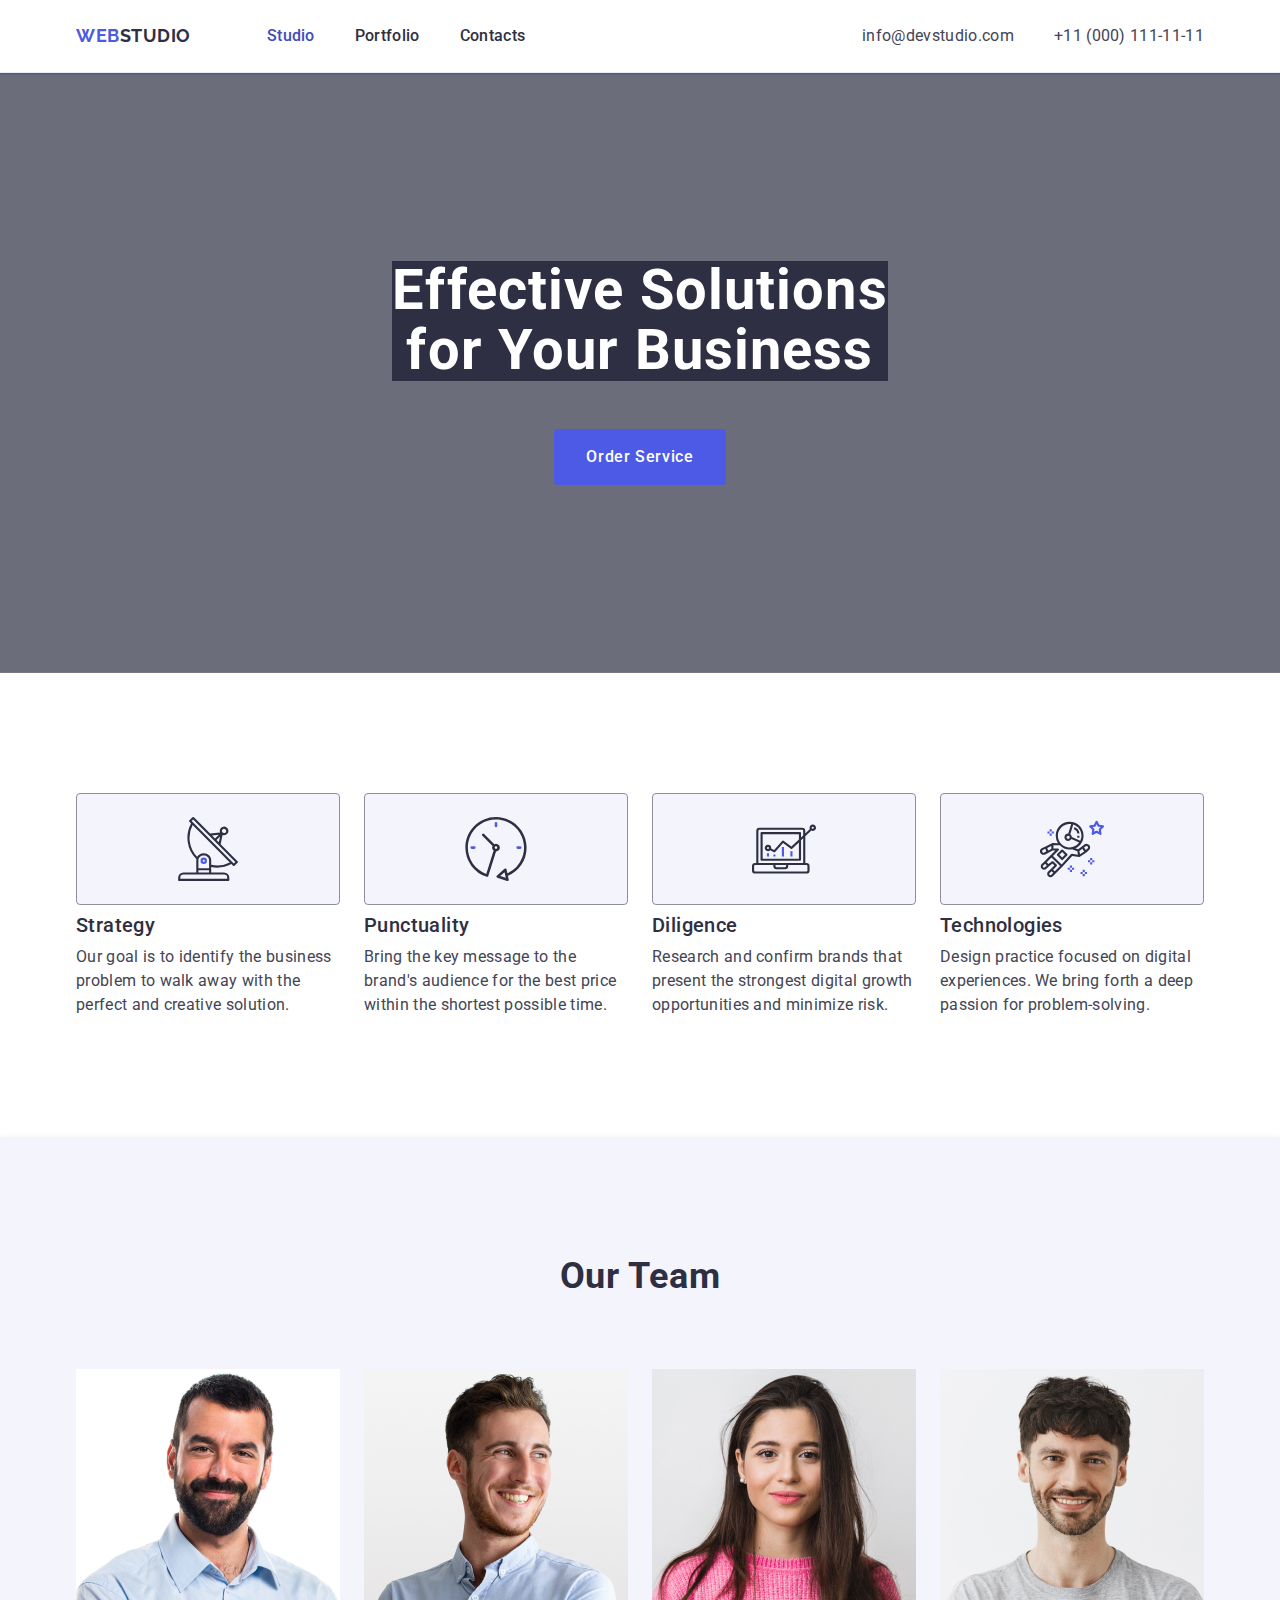
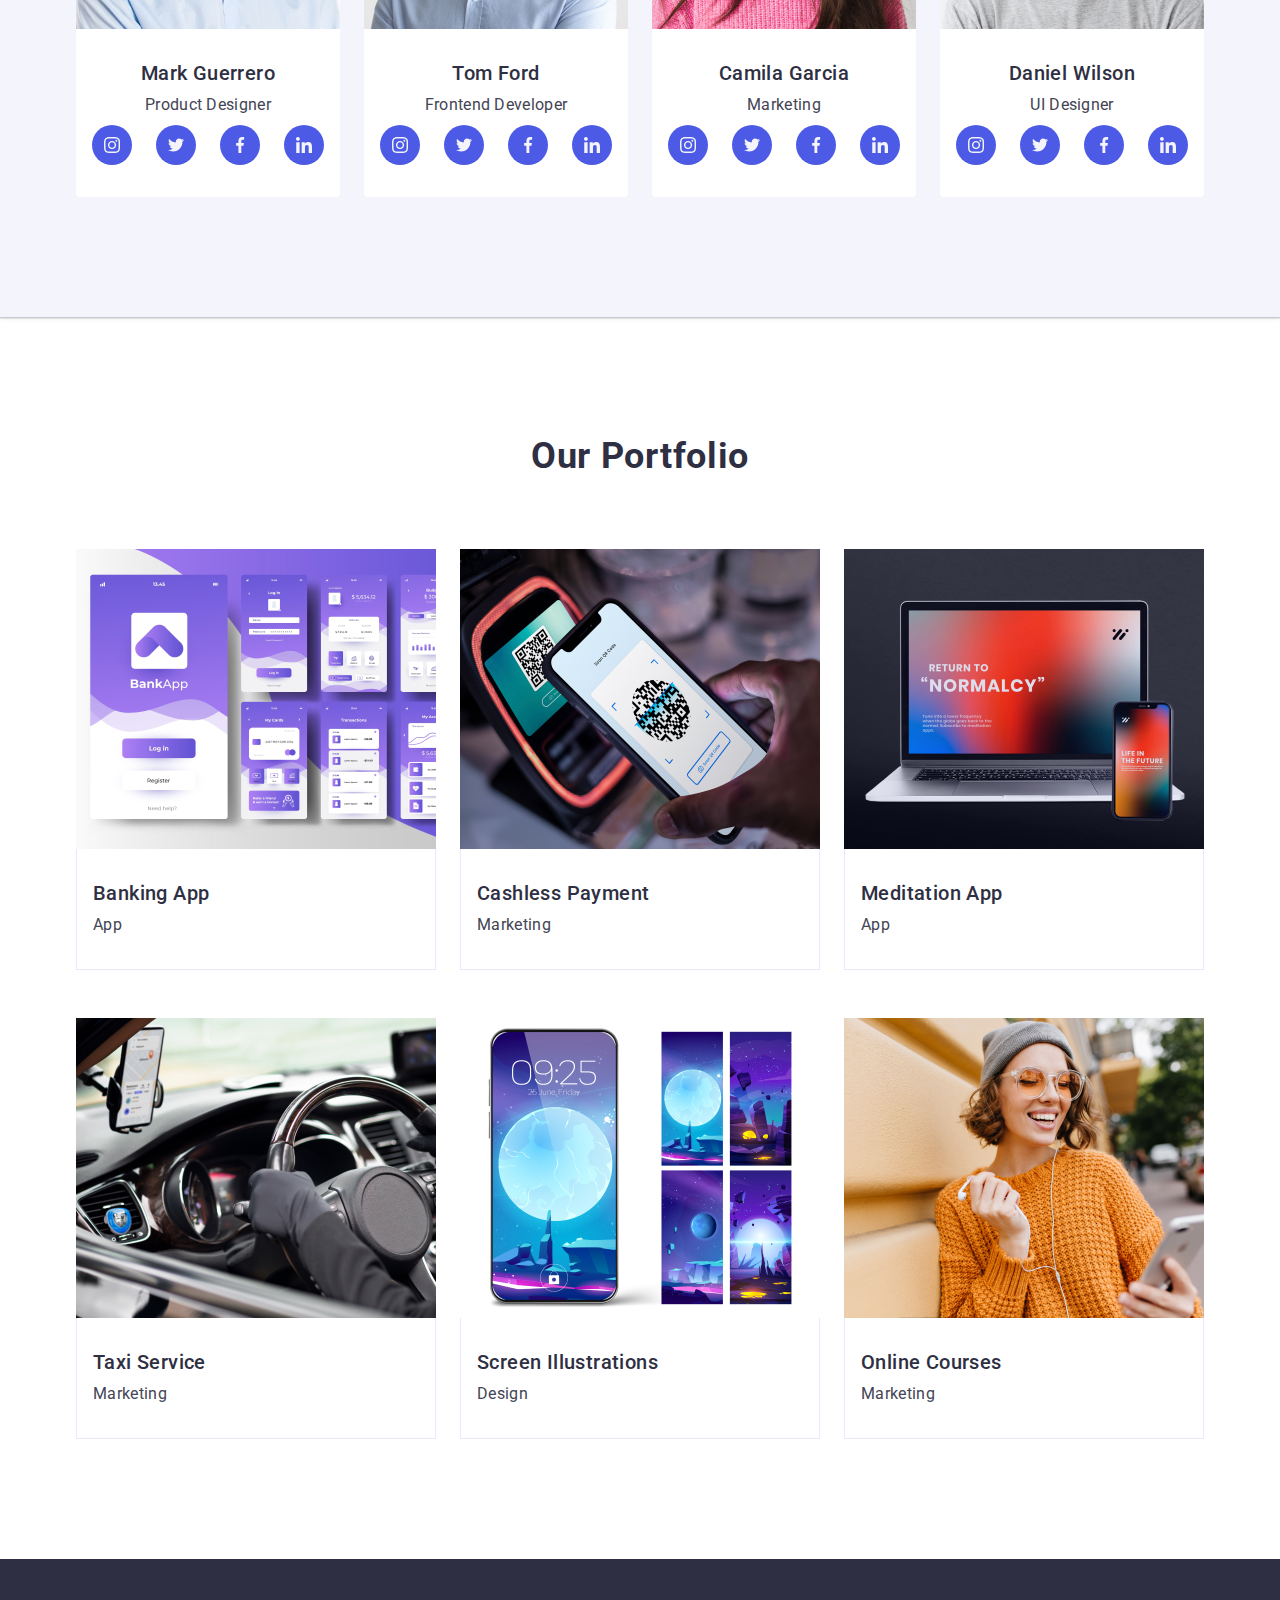
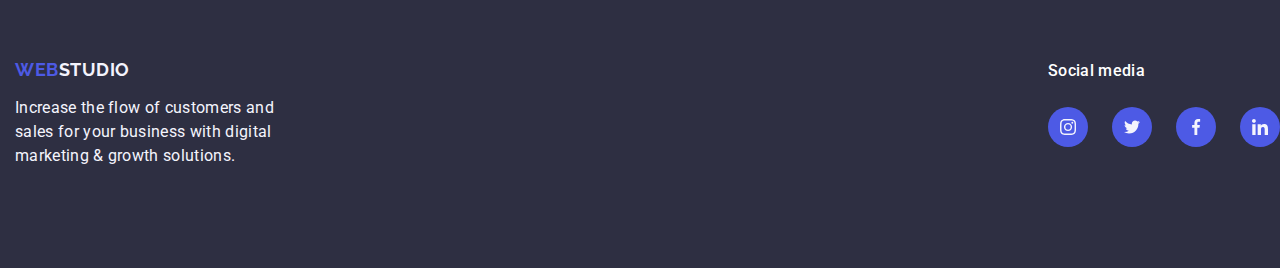
==== commit 11d79f69: "addcomit6" ====
--- a/index.html
+++ b/index.html
@@ -19,260 +19,6 @@
   </head>
 
   <body>
-    <svg
-      aria-hidden="true"
-      style="position: absolute; width: 0; height: 0; overflow: hidden"
-      version="1.1"
-      xmlns="http://www.w3.org/2000/svg"
-      xmlns:xlink="http://www.w3.org/1999/xlink"
-    >
-      <defs>
-        <symbol id="icon-astronaut-1" viewBox="0 0 32 32">
-          <path
-            fill="#4d5ae5"
-            style="fill: var(--color1, #4d5ae5)"
-            d="M31.974 4.524c-0.063-0.193-0.229-0.333-0.43-0.363l-1.91-0.278-0.855-1.731c-0.179-0.365-0.777-0.365-0.956 0l-0.855 1.731-1.91 0.278c-0.201 0.029-0.367 0.17-0.431 0.363-0.062 0.193-0.011 0.405 0.135 0.547l1.383 1.348-0.326 1.903c-0.034 0.2 0.048 0.402 0.212 0.522 0.166 0.121 0.382 0.135 0.562 0.040l1.709-0.899 1.709 0.899c0.078 0.041 0.164 0.061 0.249 0.061 0.11 0 0.221-0.034 0.314-0.102 0.164-0.119 0.246-0.322 0.212-0.522l-0.326-1.903 1.383-1.348c0.145-0.142 0.197-0.354 0.135-0.547zM29.511 5.851c-0.125 0.122-0.183 0.299-0.153 0.472l0.191 1.114-1-0.526c-0.078-0.041-0.163-0.061-0.249-0.061s-0.17 0.020-0.249 0.061l-1.001 0.526 0.191-1.114c0.030-0.173-0.028-0.349-0.153-0.472l-0.81-0.789 1.119-0.163c0.174-0.025 0.324-0.134 0.402-0.292l0.5-1.013 0.5 1.013c0.078 0.157 0.228 0.267 0.402 0.292l1.119 0.163-0.809 0.789z"
-          ></path>
-          <path
-            fill="#4d5ae5"
-            style="fill: var(--color1, #4d5ae5)"
-            d="M26.133 20.522h-1.067v1.067h1.067v-1.067z"
-          ></path>
-          <path
-            fill="#4d5ae5"
-            style="fill: var(--color1, #4d5ae5)"
-            d="M26.133 22.656h-1.067v1.067h1.067v-1.067z"
-          ></path>
-          <path
-            fill="#4d5ae5"
-            style="fill: var(--color1, #4d5ae5)"
-            d="M27.2 21.589h-1.067v1.067h1.067v-1.067z"
-          ></path>
-          <path
-            fill="#4d5ae5"
-            style="fill: var(--color1, #4d5ae5)"
-            d="M25.067 21.589h-1.067v1.067h1.067v-1.067z"
-          ></path>
-          <path
-            fill="#4d5ae5"
-            style="fill: var(--color1, #4d5ae5)"
-            d="M22.4 26.389h-1.067v1.067h1.067v-1.067z"
-          ></path>
-          <path
-            fill="#4d5ae5"
-            style="fill: var(--color1, #4d5ae5)"
-            d="M22.4 28.522h-1.067v1.067h1.067v-1.067z"
-          ></path>
-          <path
-            fill="#4d5ae5"
-            style="fill: var(--color1, #4d5ae5)"
-            d="M23.467 27.456h-1.067v1.067h1.067v-1.067z"
-          ></path>
-          <path
-            fill="#4d5ae5"
-            style="fill: var(--color1, #4d5ae5)"
-            d="M21.333 27.456h-1.067v1.067h1.067v-1.067z"
-          ></path>
-          <path
-            fill="#4d5ae5"
-            style="fill: var(--color1, #4d5ae5)"
-            d="M16 24.256h-1.067v1.067h1.067v-1.067z"
-          ></path>
-          <path
-            fill="#4d5ae5"
-            style="fill: var(--color1, #4d5ae5)"
-            d="M16 26.389h-1.067v1.067h1.067v-1.067z"
-          ></path>
-          <path
-            fill="#4d5ae5"
-            style="fill: var(--color1, #4d5ae5)"
-            d="M17.067 25.322h-1.067v1.067h1.067v-1.067z"
-          ></path>
-          <path
-            fill="#4d5ae5"
-            style="fill: var(--color1, #4d5ae5)"
-            d="M14.933 25.322h-1.067v1.067h1.067v-1.067z"
-          ></path>
-          <path
-            fill="#4d5ae5"
-            style="fill: var(--color1, #4d5ae5)"
-            d="M5.867 6.122h-1.067v1.067h1.067v-1.067z"
-          ></path>
-          <path
-            fill="#4d5ae5"
-            style="fill: var(--color1, #4d5ae5)"
-            d="M5.867 8.255h-1.067v1.067h1.067v-1.067z"
-          ></path>
-          <path
-            fill="#4d5ae5"
-            style="fill: var(--color1, #4d5ae5)"
-            d="M6.933 7.189h-1.067v1.067h1.067v-1.067z"
-          ></path>
-          <path
-            fill="#4d5ae5"
-            style="fill: var(--color1, #4d5ae5)"
-            d="M4.8 7.189h-1.067v1.067h1.067v-1.067z"
-          ></path>
-          <path
-            fill="#2e2f42"
-            style="fill: var(--color2, #2e2f42)"
-            d="M24.715 14.159c-0.287-0.388-0.709-0.637-1.188-0.705-0.481-0.068-0.956 0.058-1.34 0.352l-1.252 0.96-1.898 1.417-1.358-0.541c2.421-1.086 4.114-3.508 4.114-6.32 0-3.823-3.123-6.933-6.961-6.933s-6.961 3.11-6.961 6.933c0 1.386 0.414 2.674 1.12 3.758l-2.764-0.024c-0.002 0-0.003 0-0.005 0-0.009 0-0.015 0.004-0.023 0.005-0.053 0.002-0.105 0.013-0.155 0.031-0.013 0.005-0.026 0.008-0.038 0.013-0.006 0.003-0.013 0.003-0.019 0.006l-3.233 1.596c-0.001 0-0.001 0-0.001 0.001l-1.893 0.911c-0.021 0.009-0.042 0.021-0.063 0.035-0.755 0.502-1.012 1.489-0.598 2.295 0.22 0.429 0.595 0.745 1.056 0.889 0.178 0.055 0.359 0.083 0.539 0.083 0.29 0 0.577-0.071 0.839-0.211l1.388-0.738 2.264-1.169 1.357-0.008-5.442 5.416c-0.001 0.001-0.001 0.001-0.002 0.001l-1.339 1.333c-0.316 0.315-0.49 0.732-0.49 1.178s0.174 0.863 0.49 1.179c0.325 0.323 0.752 0.485 1.179 0.485s0.854-0.162 1.18-0.485l1.314-1.309 1.741-1.3 0.901 0.897-1.762 1.754c-0 0.001-0.001 0.001-0.002 0.001l-1.339 1.333c-0.316 0.315-0.49 0.732-0.49 1.178s0.174 0.863 0.49 1.179c0.325 0.323 0.753 0.485 1.18 0.485s0.855-0.162 1.18-0.485l3.482-3.467c0.001-0.001 0.001-0.001 0.001-0.002l1.010-1-0.004-0.004c0.006-0.006 0.015-0.009 0.022-0.015l5.166-5.658 3.471 0.494c0.025 0.004 0.050 0.005 0.075 0.005 0.065 0 0.127-0.015 0.187-0.038 0.018-0.006 0.033-0.015 0.050-0.023 0.019-0.010 0.039-0.015 0.058-0.027l3.213-2.133c0.012-0.008 0.018-0.021 0.029-0.029 0.013-0.010 0.029-0.014 0.041-0.026l1.271-1.191c0.662-0.62 0.753-1.635 0.212-2.362zM2.13 17.77c-0.173 0.093-0.37 0.111-0.558 0.052-0.187-0.058-0.338-0.186-0.427-0.358-0.161-0.314-0.068-0.695 0.214-0.902l1.314-0.632 0.449 1.313-0.992 0.527zM5.628 15.942l-1.548 0.8-0.439-1.283 2.027-1.001-0.040 1.484zM20.727 9.322c0 0.918-0.219 1.785-0.599 2.559l-4.181-1.899c-0.044-0.573-0.341-1.075-0.788-1.388l1.464-4.86c2.378 0.756 4.105 2.974 4.105 5.588zM8.938 9.322c0-3.235 2.644-5.867 5.894-5.867 0.253 0 0.5 0.021 0.745 0.052l-1.432 4.754c-0.019-0.001-0.037-0.006-0.057-0.006-1.033 0-1.873 0.837-1.873 1.867s0.84 1.867 1.873 1.867c0.694 0 1.294-0.383 1.618-0.945l3.862 1.755c-1.075 1.446-2.795 2.39-4.737 2.39-3.25 0-5.894-2.632-5.894-5.867zM14.894 10.122c0 0.441-0.362 0.8-0.806 0.8s-0.806-0.359-0.806-0.8c0-0.441 0.362-0.8 0.806-0.8s0.806 0.359 0.806 0.8zM2.465 25.146c-0.236 0.234-0.619 0.234-0.854 0.001-0.114-0.114-0.176-0.263-0.176-0.423s0.062-0.309 0.176-0.421l0.962-0.958 0.851 0.848-0.959 0.955zM5.679 28.88c-0.236 0.234-0.619 0.235-0.855 0.001-0.114-0.114-0.176-0.263-0.176-0.423s0.062-0.309 0.176-0.421l0.963-0.959 0.852 0.848-0.96 0.955zM9.16 25.411c-0.001 0-0.001 0-0.002 0.001l-1.765 1.76-0.852-0.848 1.763-1.755c0 0 0 0 0-0s0.001-0.001 0.002-0.001c0.040-0.040 0.065-0.088 0.090-0.135 0.007-0.014 0.020-0.026 0.026-0.040 0.017-0.041 0.019-0.085 0.026-0.129 0.003-0.025 0.014-0.047 0.014-0.073 0-0.036-0.013-0.070-0.020-0.106-0.006-0.032-0.006-0.065-0.019-0.095-0.020-0.050-0.055-0.094-0.091-0.138-0.010-0.012-0.014-0.027-0.025-0.038 0 0 0 0-0.001 0s-0.001-0.002-0.001-0.002l-1.607-1.6c-0.017-0.017-0.039-0.024-0.058-0.038-0.028-0.022-0.055-0.042-0.087-0.058-0.030-0.015-0.061-0.024-0.093-0.033-0.034-0.010-0.067-0.017-0.103-0.020-0.033-0.002-0.063 0.001-0.095 0.005-0.036 0.004-0.069 0.009-0.104 0.020-0.034 0.011-0.063 0.027-0.094 0.045-0.020 0.011-0.042 0.015-0.061 0.029l-1.773 1.324-0.901-0.897 2.399-2.386 4.361 4.289-0.928 0.919zM15.979 18.394c-0.015-0.002-0.030 0.004-0.045 0.003-0.039-0.002-0.076 0.001-0.115 0.007-0.030 0.005-0.059 0.011-0.088 0.021-0.034 0.012-0.065 0.028-0.097 0.047-0.030 0.018-0.057 0.037-0.083 0.061-0.013 0.011-0.028 0.017-0.040 0.029l-4.698 5.146-4.328-4.257 2.833-2.818c0.209-0.208 0.21-0.546 0.002-0.755-0.105-0.105-0.243-0.157-0.381-0.156v-0.001l-2.219 0.013 0.028-1.607 3.104 0.027c1.265 1.294 3.029 2.101 4.981 2.101 0.437 0 0.864-0.045 1.279-0.123 0.040 0.032 0.079 0.065 0.13 0.085l2.41 0.96 0.152 0.758 0.178 0.885-3.003-0.427zM20.020 18.572l-0.313-1.558 1.446-1.080 0.947 1.257-2.080 1.381zM23.774 15.741l-0.838 0.785-0.931-1.236 0.831-0.637c0.155-0.119 0.351-0.168 0.543-0.143 0.193 0.027 0.364 0.128 0.48 0.284 0.217 0.292 0.18 0.699-0.085 0.947z"
-          ></path>
-          <path
-            fill="#2e2f42"
-            style="fill: var(--color2, #2e2f42)"
-            d="M13.602 18.544l-2.143-2.133c-0.207-0.207-0.545-0.207-0.753 0l-2.142 2.133c-0.1 0.101-0.157 0.236-0.157 0.378s0.056 0.278 0.157 0.378l2.142 2.133c0.104 0.103 0.241 0.155 0.377 0.155s0.273-0.052 0.376-0.155l2.143-2.133c0.1-0.1 0.157-0.236 0.157-0.378s-0.057-0.278-0.157-0.378zM11.083 20.303l-1.387-1.381 1.387-1.381 1.387 1.381-1.387 1.381z"
-          ></path>
-          <path
-            fill="#2e2f42"
-            style="fill: var(--color2, #2e2f42)"
-            d="M17.164 5.071l-0.258 1.036c0.071 0.018 1.738 0.452 1.738 2.149h1.067c-0-2.017-1.666-2.965-2.547-3.185z"
-          ></path>
-          <path
-            fill="#2e2f42"
-            style="fill: var(--color2, #2e2f42)"
-            d="M19.711 9.322h-1.067v1.067h1.067v-1.067z"
-          ></path>
-        </symbol>
-        <symbol id="icon-diagram-1" viewBox="0 0 32 32">
-          <path
-            fill="#4d5ae5"
-            style="fill: var(--color1, #4d5ae5)"
-            d="M14.925 14.965h1.066v4.798h-1.066v-4.797z"
-          ></path>
-          <path
-            fill="#4d5ae5"
-            style="fill: var(--color1, #4d5ae5)"
-            d="M19.19 17.097h1.066v2.665h-1.066v-2.665z"
-          ></path>
-          <path
-            fill="#4d5ae5"
-            style="fill: var(--color1, #4d5ae5)"
-            d="M10.661 18.696h1.066v1.066h-1.066v-1.066z"
-          ></path>
-          <path
-            fill="#4d5ae5"
-            style="fill: var(--color1, #4d5ae5)"
-            d="M7.463 18.163h1.066v1.599h-1.066v-1.599z"
-          ></path>
-          <path
-            fill="#2e2f42"
-            style="fill: var(--color2, #2e2f42)"
-            d="M1.599 28.291h25.587c0.883 0 1.599-0.716 1.599-1.599v-2.132c0-0.883-0.716-1.599-1.599-1.599h-0.533v-13.293l3.028-2.868c0.703 0.346 1.553 0.136 2.013-0.499s0.396-1.508-0.152-2.068-1.42-0.644-2.065-0.198c-0.644 0.446-0.873 1.292-0.542 2.002l-2.281 2.163v-1.23c0-0.883-0.716-1.599-1.599-1.599h-21.322c-0.883 0-1.599 0.716-1.599 1.599v15.992h-0.533c-0.883 0-1.599 0.716-1.599 1.599v2.132c0 0.883 0.716 1.599 1.599 1.599zM30.384 4.837c0.294 0 0.533 0.239 0.533 0.533s-0.239 0.533-0.533 0.533c-0.294 0-0.533-0.239-0.533-0.533s0.239-0.533 0.533-0.533zM3.198 6.969c0-0.294 0.239-0.533 0.533-0.533h21.322c0.294 0 0.533 0.239 0.533 0.533v2.239l-1.066 1.013v-2.186c0-0.294-0.239-0.533-0.533-0.533h-19.19c-0.294 0-0.533 0.239-0.533 0.533v13.326c0 0.294 0.239 0.533 0.533 0.533h19.19c0.294 0 0.533-0.239 0.533-0.533v-9.674l1.066-1.010v12.284h-22.388v-15.992zM7.996 13.899c-0.721-0.002-1.354 0.478-1.546 1.174s0.105 1.433 0.725 1.801c0.62 0.368 1.41 0.276 1.928-0.226l1.853 0.93c0.215 0.108 0.476 0.057 0.636-0.123l3.939-4.431 3.872 2.901c0.208 0.156 0.498 0.139 0.686-0.039l3.365-3.188v8.131h-18.124v-12.26h18.124v2.66l-3.771 3.572-3.904-2.927c-0.222-0.166-0.534-0.135-0.718 0.072l-3.993 4.493-1.493-0.746c0.011-0.064 0.018-0.129 0.020-0.193 0-0.883-0.716-1.599-1.599-1.599zM8.529 15.498c0 0.294-0.239 0.533-0.533 0.533s-0.533-0.239-0.533-0.533c0-0.294 0.239-0.533 0.533-0.533s0.533 0.239 0.533 0.533zM11.727 24.027h5.331v0.533c0 0.294-0.239 0.533-0.533 0.533h-4.264c-0.294 0-0.533-0.239-0.533-0.533v-0.533zM1.066 24.56c0-0.294 0.239-0.533 0.533-0.533h9.062v0.533c0 0.883 0.716 1.599 1.599 1.599h4.264c0.883 0 1.599-0.716 1.599-1.599v-0.533h9.062c0.294 0 0.533 0.239 0.533 0.533v2.132c0 0.294-0.239 0.533-0.533 0.533h-25.587c-0.294 0-0.533-0.239-0.533-0.533v-2.132z"
-          ></path>
-        </symbol>
-        <symbol id="icon-clock-1" viewBox="0 0 32 32">
-          <path
-            fill="#2e2f42"
-            style="fill: var(--color2, #2e2f42)"
-            d="M31.297 15.301c-0.002-8.452-6.855-15.303-15.308-15.301s-15.303 6.855-15.301 15.308c0.001 6.658 4.307 12.551 10.649 14.576 0.061 0.019 0.124 0.029 0.187 0.029 0.121-0 0.239-0.032 0.342-0.094 0.135-0.080 0.236-0.207 0.283-0.356l3.865-12.25c1.057-0.005 1.909-0.866 1.903-1.923s-0.866-1.909-1.923-1.903c-0.284 0.001-0.565 0.067-0.82 0.191l-5.106-5.107c-0.253-0.245-0.657-0.238-0.902 0.016-0.239 0.247-0.239 0.639 0 0.886l5.103 5.109c-0.392 0.799-0.168 1.764 0.536 2.309l-3.683 11.673c-7.278-2.681-11.004-10.754-8.323-18.032s10.754-11.004 18.032-8.323c7.278 2.681 11.004 10.754 8.323 18.032-1.31 3.556-4.001 6.431-7.462 7.973l-0.398-1.874c-0.073-0.345-0.411-0.565-0.756-0.492-0.109 0.023-0.209 0.074-0.293 0.148l-3.837 3.426c-0.263 0.234-0.287 0.637-0.052 0.9 0.076 0.085 0.174 0.149 0.283 0.184l4.899 1.564c0.335 0.108 0.694-0.077 0.802-0.412 0.034-0.106 0.040-0.219 0.017-0.328l-0.391-1.839c5.664-2.388 9.342-7.942 9.329-14.089zM15.992 14.664c0.352 0 0.638 0.286 0.638 0.638s-0.286 0.638-0.638 0.638c-0.352 0-0.638-0.285-0.638-0.638s0.285-0.638 0.638-0.638zM18.093 29.528l2.184-1.948 0.603 2.84-2.787-0.892z"
-          ></path>
-          <path
-            fill="#4d5ae5"
-            style="fill: var(--color1, #4d5ae5)"
-            d="M15.354 3.185v1.275c0 0.352 0.285 0.638 0.638 0.638s0.638-0.285 0.638-0.638v-1.275c0-0.352-0.286-0.638-0.638-0.638s-0.638 0.286-0.638 0.638z"
-          ></path>
-          <path
-            fill="#4d5ae5"
-            style="fill: var(--color1, #4d5ae5)"
-            d="M3.876 14.664c-0.352 0-0.638 0.286-0.638 0.638s0.285 0.638 0.638 0.638h1.275c0.352 0 0.638-0.285 0.638-0.638s-0.285-0.638-0.638-0.638h-1.275z"
-          ></path>
-          <path
-            fill="#4d5ae5"
-            style="fill: var(--color1, #4d5ae5)"
-            d="M28.108 15.939c0.352 0 0.638-0.285 0.638-0.638s-0.285-0.638-0.638-0.638h-1.275c-0.352 0-0.638 0.286-0.638 0.638s0.286 0.638 0.638 0.638h1.275z"
-          ></path>
-        </symbol>
-        <symbol id="icon-antenna-1" viewBox="0 0 32 32">
-          <path
-            fill="#2e2f42"
-            style="fill: var(--color2, #2e2f42)"
-            d="M30.773 22.098l-8.443-8.505 0.937-4.615c0.242 0.094 0.499 0.144 0.758 0.146h0.006c1.192 0.014 2.17-0.941 2.184-2.133s-0.941-2.17-2.133-2.184c-1.192-0.014-2.17 0.941-2.184 2.133-0.003 0.255 0.039 0.509 0.125 0.749l-4.96 0.605-8.091-8.133c-0.099-0.101-0.235-0.159-0.377-0.16-0.14 0.001-0.274 0.056-0.373 0.155l-1.513 1.504c-0.208 0.208-0.208 0.546 0 0.754l0.814 0.826c-3.153 5.798-2.129 12.978 2.519 17.663 0.043 0.041 0.092 0.074 0.146 0.098-0.034 0.18-0.051 0.364-0.052 0.547v6.187h-6.4c-1.472 0.002-2.665 1.195-2.667 2.667v1.067c0 0.295 0.239 0.533 0.533 0.533h24.533c0.295 0 0.533-0.239 0.533-0.533v-1.067c-0.002-1.472-1.195-2.665-2.667-2.667h-6.4v-2.742c1.003 0.21 2.024 0.317 3.049 0.32 2.458-0.003 4.877-0.615 7.040-1.783l0.818 0.823c0.099 0.101 0.235 0.159 0.377 0.16 0.14-0.001 0.274-0.056 0.373-0.155l1.513-1.504c0.208-0.208 0.208-0.546 0-0.754zM23.28 6.233c0.418-0.415 1.093-0.414 1.509 0.004s0.414 1.093-0.004 1.508c-0.2 0.199-0.47 0.31-0.752 0.31h-0.003c-0.589-0.003-1.064-0.483-1.061-1.072 0.002-0.282 0.115-0.552 0.314-0.751h-0.002zM22.024 9.738l-0.598 2.946-1.175-1.182 1.774-1.763zM21.419 8.836l-1.92 1.909-1.485-1.493 3.405-0.415zM24.004 28.8c0.884 0 1.6 0.716 1.6 1.6v0.533h-23.467v-0.533c0-0.884 0.716-1.6 1.6-1.6h20.267zM16.537 26.667v1.067h-5.333v-1.067h5.333zM11.204 25.6v-4.053c0-1.294 1.196-2.347 2.667-2.347s2.667 1.053 2.667 2.347v4.053h-5.333zM17.604 23.904v-2.357c0-1.882-1.675-3.413-3.733-3.413-1.331-0.020-2.576 0.657-3.281 1.786-4.058-4.274-4.971-10.645-2.279-15.887l18.602 18.708c-2.872 1.461-6.165 1.873-9.309 1.163zM28.893 23.22l-21.057-21.181 0.755-0.752 7.935 7.98c0.004 0 0.006 0.007 0.010 0.010l13.115 13.191-0.757 0.752z"
-          ></path>
-          <path
-            fill="#4d5ae5"
-            style="fill: var(--color1, #4d5ae5)"
-            d="M13.876 20.267h-0.005c-0.884-0.001-1.601 0.714-1.602 1.598s0.714 1.601 1.598 1.602h0.005c0.884 0.001 1.601-0.714 1.602-1.598s-0.714-1.601-1.598-1.602zM14.249 22.245c-0.1 0.1-0.236 0.156-0.378 0.155-0.295-0.002-0.532-0.242-0.531-0.536 0.001-0.141 0.057-0.276 0.157-0.375s0.233-0.154 0.373-0.155c0.295 0.002 0.532 0.242 0.531 0.536-0.001 0.141-0.057 0.276-0.157 0.375h0.005z"
-          ></path>
-        </symbol>
-      </defs>
-    </svg>
-    <svg
-      aria-hidden="true"
-      style="position: absolute; width: 0; height: 0; overflow: hidden"
-      version="1.1"
-      xmlns="http://www.w3.org/2000/svg"
-      xmlns:xlink="http://www.w3.org/1999/xlink"
-    >
-      <defs>
-        <symbol id="icon-linkedin-1" viewBox="0 0 32 32">
-          <path
-            fill="#f4f4fd"
-            style="fill: var(--color1, #f4f4fd)"
-            d="M31.992 32v-0.001h0.008v-11.736c0-5.741-1.236-10.164-7.948-10.164-3.227 0-5.392 1.771-6.276 3.449h-0.093v-2.913h-6.364v21.364h6.627v-10.579c0-2.785 0.528-5.479 3.977-5.479 3.399 0 3.449 3.179 3.449 5.657v10.401h6.62z"
-          ></path>
-          <path
-            fill="#f4f4fd"
-            style="fill: var(--color1, #f4f4fd)"
-            d="M0.528 10.636h6.635v21.364h-6.635v-21.364z"
-          ></path>
-          <path
-            fill="#f4f4fd"
-            style="fill: var(--color1, #f4f4fd)"
-            d="M3.843-0c-2.121 0-3.843 1.721-3.843 3.843s1.721 3.879 3.843 3.879c2.121 0 3.843-1.757 3.843-3.879-0.001-2.121-1.723-3.843-3.843-3.843v0z"
-          ></path>
-        </symbol>
-        <symbol id="icon-instagram-2-1" viewBox="0 0 32 32">
-          <path
-            fill="#f4f4fd"
-            style="fill: var(--color1, #f4f4fd)"
-            d="M31.969 9.408c-0.075-1.7-0.35-2.869-0.744-3.882-0.406-1.075-1.031-2.038-1.85-2.838-0.8-0.813-1.769-1.444-2.832-1.844-1.019-0.394-2.182-0.669-3.882-0.744-1.713-0.081-2.257-0.1-6.601-0.1s-4.888 0.019-6.595 0.094c-1.7 0.075-2.869 0.35-3.882 0.744-1.075 0.406-2.038 1.031-2.838 1.85-0.813 0.8-1.444 1.769-1.844 2.832-0.394 1.019-0.669 2.182-0.744 3.882-0.081 1.713-0.1 2.257-0.1 6.601s0.019 4.888 0.094 6.595c0.075 1.7 0.35 2.869 0.744 3.882 0.406 1.075 1.038 2.038 1.85 2.838 0.8 0.813 1.769 1.444 2.832 1.844 1.019 0.394 2.182 0.669 3.882 0.744 1.706 0.075 2.25 0.094 6.595 0.094s4.888-0.019 6.595-0.094c1.7-0.075 2.869-0.35 3.882-0.744 2.151-0.831 3.851-2.532 4.682-4.682 0.394-1.019 0.669-2.182 0.744-3.882 0.075-1.707 0.094-2.25 0.094-6.595s-0.006-4.888-0.081-6.595zM29.087 22.473c-0.069 1.563-0.331 2.407-0.55 2.969-0.538 1.394-1.644 2.5-3.038 3.038-0.563 0.219-1.413 0.481-2.969 0.55-1.688 0.075-2.194 0.094-6.464 0.094s-4.782-0.019-6.464-0.094c-1.563-0.069-2.407-0.331-2.969-0.55-0.694-0.256-1.325-0.663-1.838-1.194-0.531-0.519-0.938-1.144-1.194-1.838-0.219-0.563-0.481-1.413-0.55-2.969-0.075-1.688-0.094-2.194-0.094-6.464s0.019-4.782 0.094-6.464c0.069-1.563 0.331-2.407 0.55-2.969 0.256-0.694 0.663-1.325 1.2-1.838 0.519-0.531 1.144-0.938 1.838-1.194 0.563-0.219 1.413-0.481 2.969-0.55 1.688-0.075 2.194-0.094 6.464-0.094 4.276 0 4.782 0.019 6.464 0.094 1.563 0.069 2.407 0.331 2.969 0.55 0.694 0.256 1.325 0.662 1.838 1.194 0.531 0.519 0.938 1.144 1.194 1.838 0.219 0.563 0.481 1.413 0.55 2.969 0.075 1.688 0.094 2.194 0.094 6.464s-0.019 4.77-0.094 6.458z"
-          ></path>
-          <path
-            fill="#f4f4fd"
-            style="fill: var(--color1, #f4f4fd)"
-            d="M16.059 7.783c-4.538 0-8.22 3.682-8.22 8.22s3.682 8.22 8.22 8.22c4.538 0 8.22-3.682 8.22-8.22s-3.682-8.22-8.22-8.22zM16.059 21.335c-2.944 0-5.332-2.388-5.332-5.332s2.388-5.332 5.332-5.332c2.944 0 5.332 2.388 5.332 5.332s-2.388 5.332-5.332 5.332z"
-          ></path>
-          <path
-            fill="#f4f4fd"
-            style="fill: var(--color1, #f4f4fd)"
-            d="M26.524 7.458c0 1.060-0.859 1.919-1.919 1.919s-1.919-0.859-1.919-1.919c0-1.060 0.859-1.919 1.919-1.919s1.919 0.859 1.919 1.919z"
-          ></path>
-        </symbol>
-        <symbol id="icon-facebook-1" viewBox="0 0 32 32">
-          <path
-            fill="#f4f4fd"
-            style="fill: var(--color1, #f4f4fd)"
-            d="M21.329 5.313h2.921v-5.088c-0.504-0.069-2.237-0.225-4.256-0.225-4.212 0-7.097 2.649-7.097 7.519v4.481h-4.648v5.688h4.648v14.312h5.699v-14.311h4.46l0.708-5.688h-5.169v-3.919c0.001-1.644 0.444-2.769 2.735-2.769z"
-          ></path>
-        </symbol>
-        <symbol id="icon-twitter-1" viewBox="0 0 32 32">
-          <path
-            fill="#f4f4fd"
-            style="fill: var(--color1, #f4f4fd)"
-            d="M32 6.078c-1.19 0.522-2.458 0.868-3.78 1.036 1.36-0.812 2.398-2.088 2.886-3.626-1.268 0.756-2.668 1.29-4.16 1.588-1.204-1.282-2.92-2.076-4.792-2.076-3.632 0-6.556 2.948-6.556 6.562 0 0.52 0.044 1.020 0.152 1.496-5.454-0.266-10.28-2.88-13.522-6.862-0.566 0.982-0.898 2.106-0.898 3.316 0 2.272 1.17 4.286 2.914 5.452-1.054-0.020-2.088-0.326-2.964-0.808 0 0.020 0 0.046 0 0.072 0 3.188 2.274 5.836 5.256 6.446-0.534 0.146-1.116 0.216-1.72 0.216-0.42 0-0.844-0.024-1.242-0.112 0.85 2.598 3.262 4.508 6.13 4.57-2.232 1.746-5.066 2.798-8.134 2.798-0.538 0-1.054-0.024-1.57-0.090 2.906 1.874 6.35 2.944 10.064 2.944 12.072 0 18.672-10 18.672-18.668 0-0.29-0.010-0.57-0.024-0.848 1.302-0.924 2.396-2.078 3.288-3.406z"
-          ></path>
-        </symbol>
-      </defs>
-    </svg>
-    <svg
-      aria-hidden="true"
-      style="position: absolute; width: 0; height: 0; overflow: hidden"
-      version="1.1"
-      xmlns="http://www.w3.org/2000/svg"
-      xmlns:xlink="http://www.w3.org/1999/xlink"
-    >
-      <defs>
-        <symbol id="icon-Ellipse" viewBox="0 0 32 32">
-          <path
-            fill="#4d5ae5"
-            style="fill: var(--color1, #4d5ae5)"
-            d="M32 16c0 4.418-1.791 8.418-4.686 11.314s-6.895 4.686-11.314 4.686c-4.418 0-8.418-1.791-11.314-4.686s-4.686-6.895-4.686-11.314c0-4.418 1.791-8.418 4.686-11.314s6.895-4.686 11.314-4.686c4.418 0 8.418 1.791 11.314 4.686s4.686 6.895 4.686 11.314z"
-          ></path>
-        </symbol>
-      </defs>
-    </svg>
-
     <header class="headerblock">
       <!--Навігація-->
       <div class="container">
@@ -340,7 +86,9 @@
 
             <li class="sectiontwoli">
               <div class="icon">
-                <svg class="iconsvg"><use href="#icon-antenna-1"></use></svg>
+                <svg class="iconsvg" width="64" height="64">
+                  <use href="./images/icons.svg#icon-antenna"></use>
+                </svg>
               </div>
               <h3 class="sectiontwoh">Strategy</h3>
               <p class="sectiontwop">
@@ -353,7 +101,9 @@
 
             <li class="sectiontwoli">
               <div class="icon">
-                <svg class="iconsvg"><use href="#icon-clock-1"></use></svg>
+                <svg class="iconsvg" width="64" height="64">
+                  <use href="./images/icons.svg#icon-clock"></use>
+                </svg>
               </div>
               <h3 class="sectiontwoh">Punctuality</h3>
               <p class="sectiontwop">
@@ -366,7 +116,9 @@
 
             <li class="sectiontwoli">
               <div class="icon">
-                <svg class="iconsvg"><use href="#icon-diagram-1"></use></svg>
+                <svg class="iconsvg" width="64" height="64">
+                  <use href="./images/icons.svg#icon-diagram"></use>
+                </svg>
               </div>
               <h3 class="sectiontwoh">Diligence</h3>
               <p class="sectiontwop">
@@ -379,7 +131,9 @@
 
             <li class="sectiontwoli">
               <div class="icon">
-                <svg class="iconsvg"><use href="#icon-astronaut-1"></use></svg>
+                <svg class="iconsvg" width="64" height="64">
+                  <use href="./images/icons.svg#icon-astronaut"></use>
+                </svg>
               </div>
               <h3 class="sectiontwoh">Technologies</h3>
               <p class="sectiontwop">
@@ -411,29 +165,29 @@
                 <ul class="sectionthreeicons">
                   <li class="sotiallinks">
                     <a href="" class="mesedjerlink">
-                      <svg class="iconmesedgers">
-                        <use href="#icon-instagram-2-1"></use>
-                      </svg>
-                    </a>
-                  </li>
-                  <li class="sotiallinks>
-                    <a href="" class="mesedjerlink">
-                      <svg class="iconmesedgers">
-                        <use href="#icon-twitter-1"></use>
-                      </svg>
-                    </a>
-                  </li>
-                  <li class="sotiallinks>
-                    <a href="" class="mesedjerlink">
-                      <svg class="iconmesedgers">
-                        <use href="#icon-facebook-1"></use>
-                      </svg>
-                    </a>
-                  </li>
-                  <li class="sotiallinks>
-                    <a href="" class="mesedjerlink">
-                      <svg class="iconmesedgers">
-                        <use href="#icon-linkedin-1"></use>
+                      <svg class="iconmesedgers" width="16" height="16">
+                        <use href="./images/icons.svg#icon-instagram"></use>
+                      </svg>
+                    </a>
+                  </li>
+                  <li class="sotiallinks">
+                    <a href="" class="mesedjerlink">
+                      <svg class="iconmesedgers" width="16" height="16">
+                        <use href="./images/icons.svg#icon-twitter"></use>
+                      </svg>
+                    </a>
+                  </li>
+                  <li class="sotiallinks">
+                    <a href="" class="mesedjerlink">
+                      <svg class="iconmesedgers" width="16" height="16">
+                        <use href="./images/icons.svg#icon-facebook"></use>
+                      </svg>
+                    </a>
+                  </li>
+                  <li class="sotiallinks">
+                    <a href="" class="mesedjerlink">
+                      <svg class="iconmesedgers" width="16" height="16">
+                        <use href="./images/icons.svg#icon-linkedin"></use>
                       </svg>
                     </a>
                   </li>
@@ -452,31 +206,31 @@
                 <h3 class="sectionthreeh">Tom Ford</h3>
                 <p class="sectionthreep">Frontend Developer</p>
                 <ul class="sectionthreeicons">
-                  <li>
-                    <a href="" class="mesedjerlink">
-                      <svg class="iconmesedgers">
-                        <use href="#icon-instagram-2-1"></use>
-                      </svg>
-                    </a>
-                  </li>
-                  <li>
-                    <a href="" class="mesedjerlink">
-                      <svg class="iconmesedgers">
-                        <use href="#icon-twitter-1"></use>
-                      </svg>
-                    </a>
-                  </li>
-                  <li>
-                    <a href="" class="mesedjerlink">
-                      <svg class="iconmesedgers">
-                        <use href="#icon-facebook-1"></use>
-                      </svg>
-                    </a>
-                  </li>
-                  <li>
-                    <a href="" class="mesedjerlink">
-                      <svg class="iconmesedgers">
-                        <use href="#icon-linkedin-1"></use>
+                  <li class="sotiallinks">
+                    <a href="" class="mesedjerlink">
+                      <svg class="iconmesedgers" width="16" height="16">
+                        <use href="./images/icons.svg#icon-instagram"></use>
+                      </svg>
+                    </a>
+                  </li>
+                  <li class="sotiallinks">
+                    <a href="" class="mesedjerlink">
+                      <svg class="iconmesedgers" width="16" height="16">
+                        <use href="./images/icons.svg#icon-twitter"></use>
+                      </svg>
+                    </a>
+                  </li>
+                  <li class="sotiallinks">
+                    <a href="" class="mesedjerlink">
+                      <svg class="iconmesedgers" width="16" height="16">
+                        <use href="./images/icons.svg#icon-facebook"></use>
+                      </svg>
+                    </a>
+                  </li>
+                  <li class="sotiallinks">
+                    <a href="" class="mesedjerlink">
+                      <svg class="iconmesedgers" width="16" height="16">
+                        <use href="./images/icons.svg#icon-linkedin"></use>
                       </svg>
                     </a>
                   </li>
@@ -495,31 +249,31 @@
                 <h3 class="sectionthreeh">Camila Garcia</h3>
                 <p class="sectionthreep">Marketing</p>
                 <ul class="sectionthreeicons">
-                  <li>
-                    <a href="" class="mesedjerlink">
-                      <svg class="iconmesedgers">
-                        <use href="#icon-instagram-2-1"></use>
-                      </svg>
-                    </a>
-                  </li>
-                  <li>
-                    <a href="" class="mesedjerlink">
-                      <svg class="iconmesedgers">
-                        <use href="#icon-twitter-1"></use>
-                      </svg>
-                    </a>
-                  </li>
-                  <li>
-                    <a href="" class="mesedjerlink">
-                      <svg class="iconmesedgers">
-                        <use href="#icon-facebook-1"></use>
-                      </svg>
-                    </a>
-                  </li>
-                  <li>
-                    <a href="" class="mesedjerlink">
-                      <svg class="iconmesedgers">
-                        <use href="#icon-linkedin-1"></use>
+                  <li class="sotiallinks">
+                    <a href="" class="mesedjerlink">
+                      <svg class="iconmesedgers" width="16" height="16">
+                        <use href="./images/icons.svg#icon-instagram"></use>
+                      </svg>
+                    </a>
+                  </li>
+                  <li class="sotiallinks">
+                    <a href="" class="mesedjerlink">
+                      <svg class="iconmesedgers" width="16" height="16">
+                        <use href="./images/icons.svg#icon-twitter"></use>
+                      </svg>
+                    </a>
+                  </li>
+                  <li class="sotiallinks">
+                    <a href="" class="mesedjerlink">
+                      <svg class="iconmesedgers" width="16" height="16">
+                        <use href="./images/icons.svg#icon-facebook"></use>
+                      </svg>
+                    </a>
+                  </li>
+                  <li class="sotiallinks">
+                    <a href="" class="mesedjerlink">
+                      <svg class="iconmesedgers" width="16" height="16">
+                        <use href="./images/icons.svg#icon-linkedin"></use>
                       </svg>
                     </a>
                   </li>
@@ -538,31 +292,31 @@
                 <h3 class="sectionthreeh">Daniel Wilson</h3>
                 <p class="sectionthreep">UI Designer</p>
                 <ul class="sectionthreeicons">
-                  <li>
-                    <a href="" class="mesedjerlink">
-                      <svg class="iconmesedgers">
-                        <use href="#icon-instagram-2-1"></use>
-                      </svg>
-                    </a>
-                  </li>
-                  <li>
-                    <a href="" class="mesedjerlink">
-                      <svg class="iconmesedgers">
-                        <use href="#icon-twitter-1"></use>
-                      </svg>
-                    </a>
-                  </li>
-                  <li>
-                    <a href="" class="mesedjerlink">
-                      <svg class="iconmesedgers">
-                        <use href="#icon-facebook-1"></use>
-                      </svg>
-                    </a>
-                  </li>
-                  <li>
-                    <a href="" class="mesedjerlink">
-                      <svg class="iconmesedgers">
-                        <use href="#icon-linkedin-1"></use>
+                  <li class="sotiallinks">
+                    <a href="" class="mesedjerlink">
+                      <svg class="iconmesedgers" width="16" height="16">
+                        <use href="./images/icons.svg#icon-instagram"></use>
+                      </svg>
+                    </a>
+                  </li>
+                  <li class="sotiallinks">
+                    <a href="" class="mesedjerlink">
+                      <svg class="iconmesedgers" width="16" height="16">
+                        <use href="./images/icons.svg#icon-twitter"></use>
+                      </svg>
+                    </a>
+                  </li>
+                  <li class="sotiallinks">
+                    <a href="" class="mesedjerlink">
+                      <svg class="iconmesedgers" width="16" height="16">
+                        <use href="./images/icons.svg#icon-facebook"></use>
+                      </svg>
+                    </a>
+                  </li>
+                  <li class="sotiallinks">
+                    <a href="" class="mesedjerlink">
+                      <svg class="iconmesedgers" width="16" height="16">
+                        <use href="./images/icons.svg#icon-linkedin"></use>
                       </svg>
                     </a>
                   </li>
@@ -711,31 +465,31 @@
       <div>
         <p class="socialmedia">Social media</p>
         <ul class="sectionthreeicons">
-          <li>
+          <li class="sotiallinks">
             <a href="" class="mesedjerlink">
-              <svg class="iconmesedgers">
-                <use href="#icon-instagram-2-1"></use>
+              <svg class="iconmesedgers" width="16" height="16">
+                <use href="./images/icons.svg#icon-instagram"></use>
               </svg>
             </a>
           </li>
-          <li>
+          <li class="sotiallinks">
             <a href="" class="mesedjerlink">
-              <svg class="iconmesedgers">
-                <use href="#icon-twitter-1"></use>
+              <svg class="iconmesedgers" width="16" height="16">
+                <use href="./images/icons.svg#icon-twitter"></use>
               </svg>
             </a>
           </li>
-          <li>
+          <li class="sotiallinks">
             <a href="" class="mesedjerlink">
-              <svg class="iconmesedgers">
-                <use href="#icon-facebook-1"></use>
+              <svg class="iconmesedgers" width="16" height="16">
+                <use href="./images/icons.svg#icon-facebook"></use>
               </svg>
             </a>
           </li>
-          <li>
+          <li class="sotiallinks">
             <a href="" class="mesedjerlink">
-              <svg class="iconmesedgers">
-                <use href="#icon-linkedin-1"></use>
+              <svg class="iconmesedgers" width="16" height="16">
+                <use href="./images/icons.svg#icon-linkedin"></use>
               </svg>
             </a>
           </li>
--- a/css/styles.css
+++ b/css/styles.css
@@ -125,6 +125,7 @@
         
         position: relative;
         color: #404bbf;
+        transition: color 250ms cubic-bezier(0.4, 0, 0.2, 1);
 }
 
 .navone::after {
@@ -328,12 +329,6 @@
     align-items: center;
 }
 
-.iconsvg {
-    width: 64px;
-    height: 64px;
-    flex-shrink: 0;
-}
-
 
 /*Секція 3. Наша команда. Фото команди*/
 
@@ -342,6 +337,9 @@
     width: calc((100% - 72px) / 4);
     border-radius: 0px 0px 4px 4px;
     max-width: 264px;
+    box-shadow : rgba(46, 47, 66, 0.08),
+        0px 1px 1px rgba(46, 47, 66, 0.16),
+        0px 2px 1px rgba(46, 47, 66, 0.08);
 }
 
 .sectionthree {
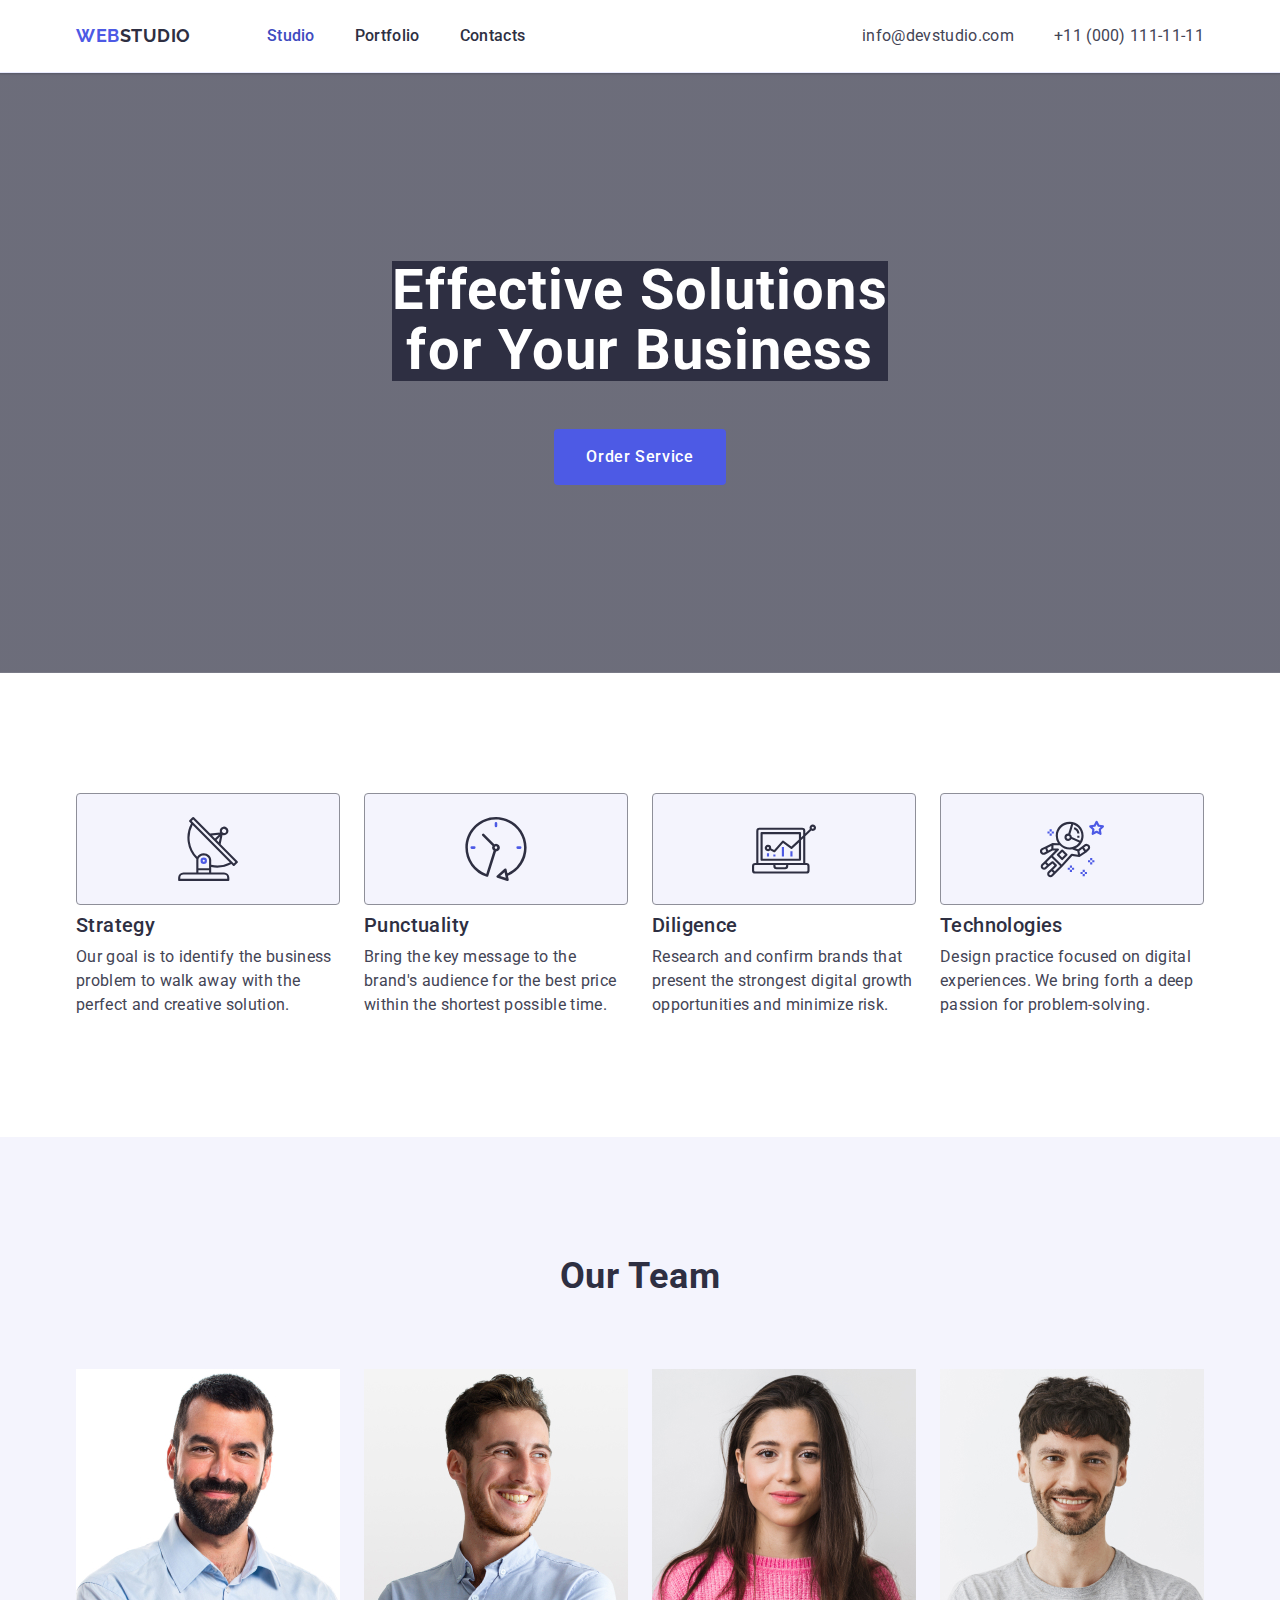
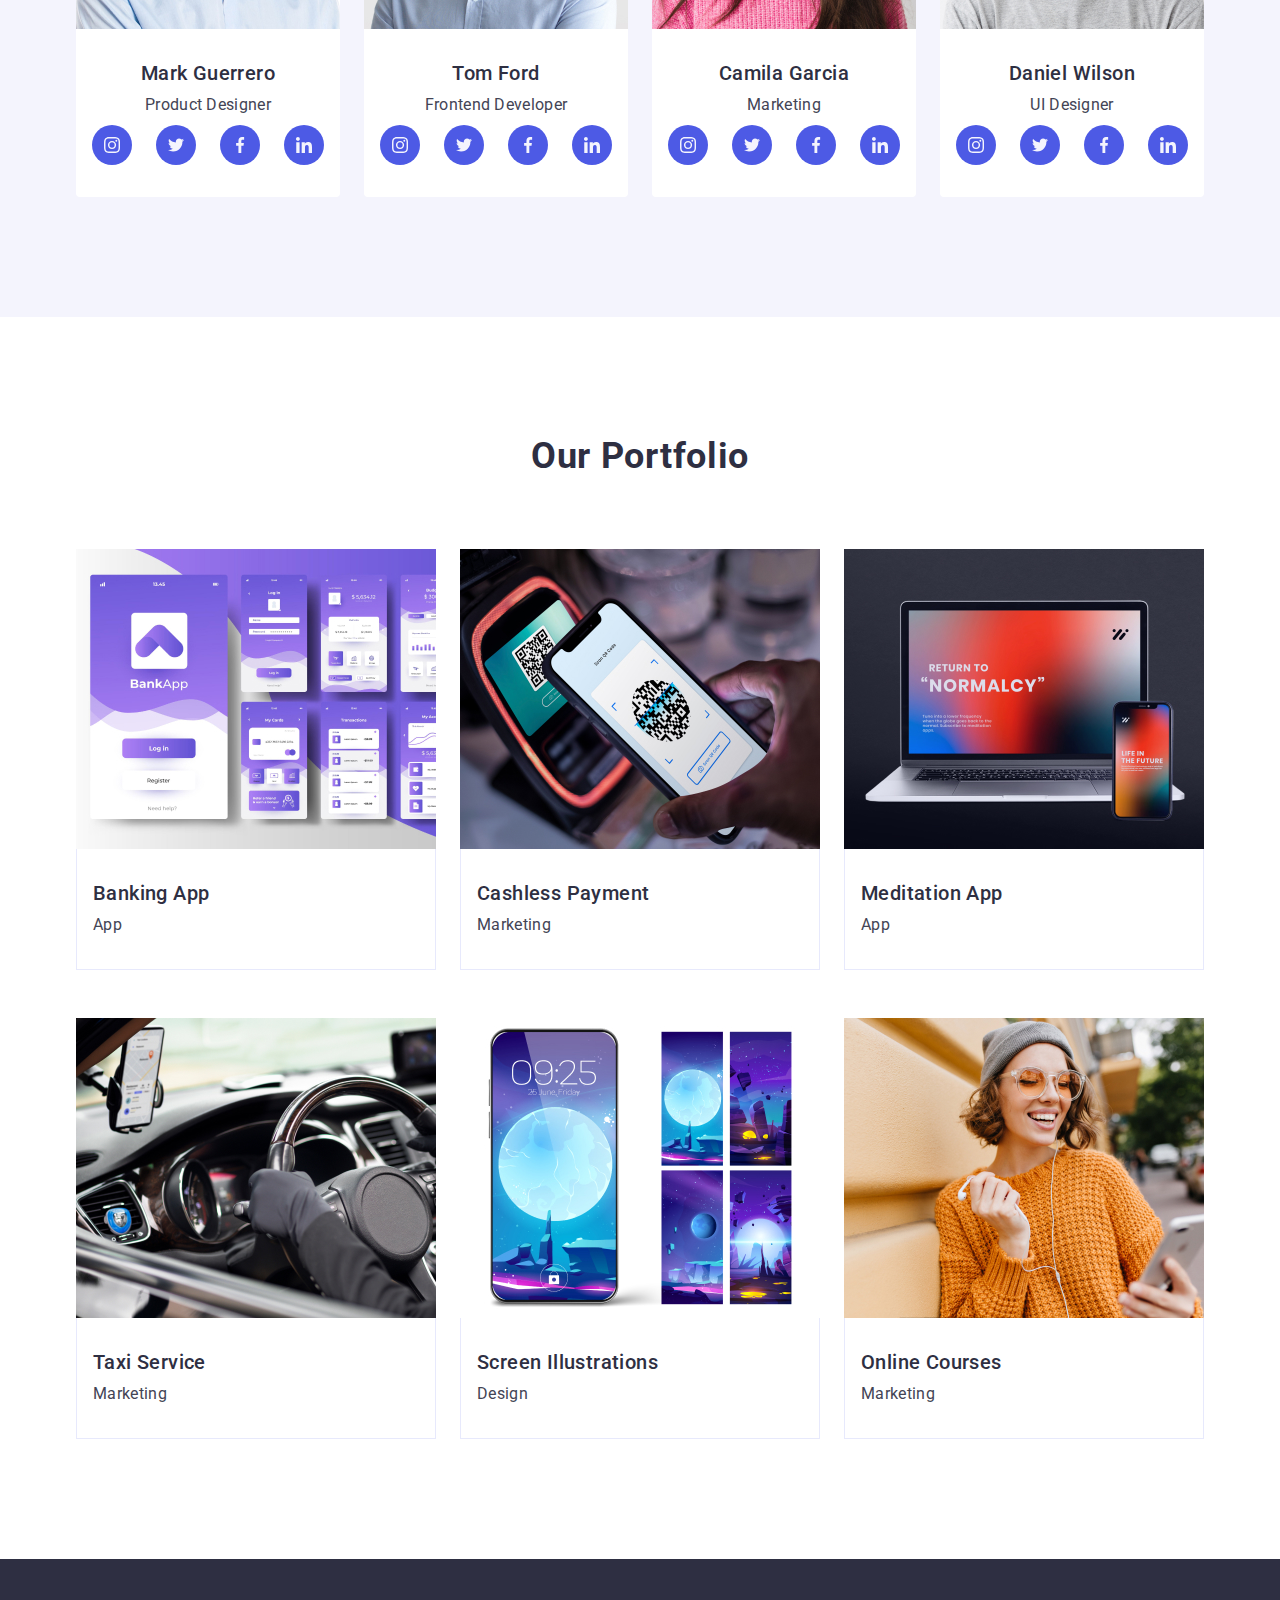
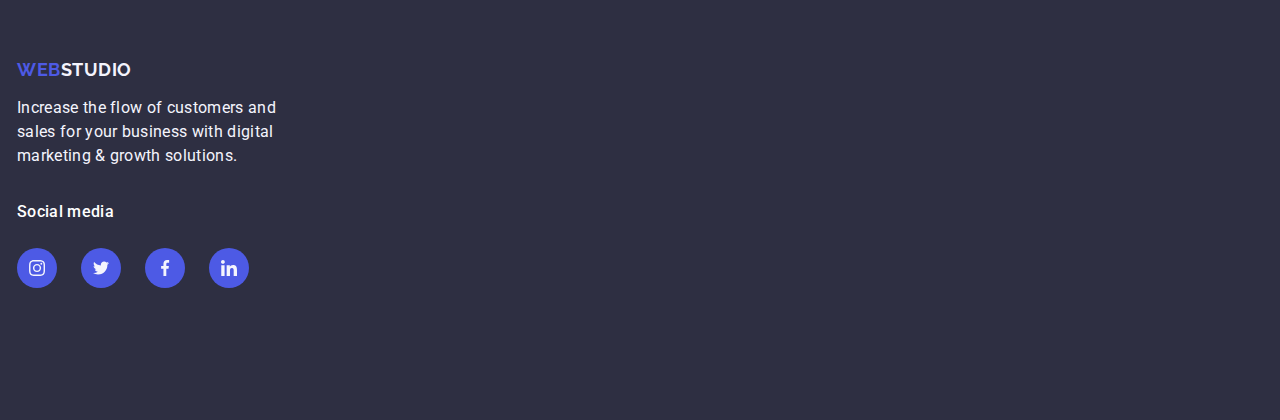
==== commit 608f7272: "addcomit8" ====
--- a/index.html
+++ b/index.html
@@ -451,49 +451,51 @@
     </main>
     <footer class="footer">
       <div class="container">
-        <!--Текст та заголовок в футері-->
-
-        <a href="./index.html" class="logofooter"
-          >Web<span class="studio">Studio</span></a
-        >
-
-        <p class="footertext">
-          Increase the flow of customers and sales for your business with
-          digital marketing & growth solutions.
-        </p>
-      </div>
-      <div>
-        <p class="socialmedia">Social media</p>
-        <ul class="sectionthreeicons">
-          <li class="sotiallinks">
-            <a href="" class="mesedjerlink">
-              <svg class="iconmesedgers" width="16" height="16">
-                <use href="./images/icons.svg#icon-instagram"></use>
-              </svg>
-            </a>
-          </li>
-          <li class="sotiallinks">
-            <a href="" class="mesedjerlink">
-              <svg class="iconmesedgers" width="16" height="16">
-                <use href="./images/icons.svg#icon-twitter"></use>
-              </svg>
-            </a>
-          </li>
-          <li class="sotiallinks">
-            <a href="" class="mesedjerlink">
-              <svg class="iconmesedgers" width="16" height="16">
-                <use href="./images/icons.svg#icon-facebook"></use>
-              </svg>
-            </a>
-          </li>
-          <li class="sotiallinks">
-            <a href="" class="mesedjerlink">
-              <svg class="iconmesedgers" width="16" height="16">
-                <use href="./images/icons.svg#icon-linkedin"></use>
-              </svg>
-            </a>
-          </li>
-        </ul>
+        <div class="futterlogotext">
+          <!--Текст та заголовок в футері-->
+
+          <a href="./index.html" class="logofooter"
+            >Web<span class="studio">Studio</span></a
+          >
+
+          <p class="footertext">
+            Increase the flow of customers and sales for your business with
+            digital marketing & growth solutions.
+          </p>
+        </div>
+        <div class="ourteamtext">
+          <p class="socialmedia">Social media</p>
+          <ul class="sectionthreeicons">
+            <li class="sotiallinks">
+              <a href="" class="mesedjerlink">
+                <svg class="iconmesedgers" width="24" height="24">
+                  <use href="./images/icons.svg#icon-instagram"></use>
+                </svg>
+              </a>
+            </li>
+            <li class="sotiallinks">
+              <a href="" class="mesedjerlink">
+                <svg class="iconmesedgers" width="24" height="24">
+                  <use href="./images/icons.svg#icon-twitter"></use>
+                </svg>
+              </a>
+            </li>
+            <li class="sotiallinks">
+              <a href="" class="mesedjerlink">
+                <svg class="iconmesedgers" width="24" height="24">
+                  <use href="./images/icons.svg#icon-facebook"></use>
+                </svg>
+              </a>
+            </li>
+            <li class="sotiallinks">
+              <a href="" class="mesedjerlink">
+                <svg class="iconmesedgers" width="24" height="24">
+                  <use href="./images/icons.svg#icon-linkedin"></use>
+                </svg>
+              </a>
+            </li>
+          </ul>
+        </div>
       </div>
     </footer>
   </body>
--- a/css/styles.css
+++ b/css/styles.css
@@ -337,17 +337,17 @@
     width: calc((100% - 72px) / 4);
     border-radius: 0px 0px 4px 4px;
     max-width: 264px;
-    box-shadow : rgba(46, 47, 66, 0.08),
-        0px 1px 1px rgba(46, 47, 66, 0.16),
-        0px 2px 1px rgba(46, 47, 66, 0.08);
+}
+
+.frame:hover {
+    box-shadow: rgba(46, 47, 66, 0.08),
+            0px 1px 1px rgba(46, 47, 66, 0.16),
+            0px 2px 1px rgba(46, 47, 66, 0.08);
 }
 
 .sectionthree {
     padding: 120px 0;
     background-color: #F4F4FD;
-    box-shadow : 0px 1px 6px rgba(46, 47, 66, 0.08),
-        0px 1px 1px rgba(46, 47, 66, 0.16),
-        0px 2px 1px rgba(46, 47, 66, 0.08);
 }
 
 .ourteam {
@@ -476,6 +476,11 @@
 .sectionfourli {
     width: calc((100% - 48px) / 3);
     max-width: 360px;
+    transition: box-shadow 250ms cubic-bezier(0.4, 0, 0.2, 1);
+}
+
+.sectionfourli:hover {
+    box-shadow: 0px 1px 6px rgba(46, 47, 66, 0.08), 0px 1px 1px rgba(46, 47, 66, 0.16), 0px 2px 1px rgba(46, 47, 66, 0.08);
 }
 
 .sectionfourli:hover {
@@ -517,6 +522,10 @@
     width: 100%;
     transform: translateY(100%);
     transition: transform 250ms cubic-bezier(0.4, 0, 0.2, 1);
+}
+
+.hovertext:hover {
+    transform: translateY(0%);
 }
 
 
@@ -558,11 +567,17 @@
     color: #f4f4fd;
 }
 
+.futterlogotext {
+    margin-right: 120px;
+}
+
 
 
 .footer .container {
     flex-direction: column;
     margin-right: 120px;
+    display: flex;
+    align-items: baseline;
 }
 
 .socialmedia {
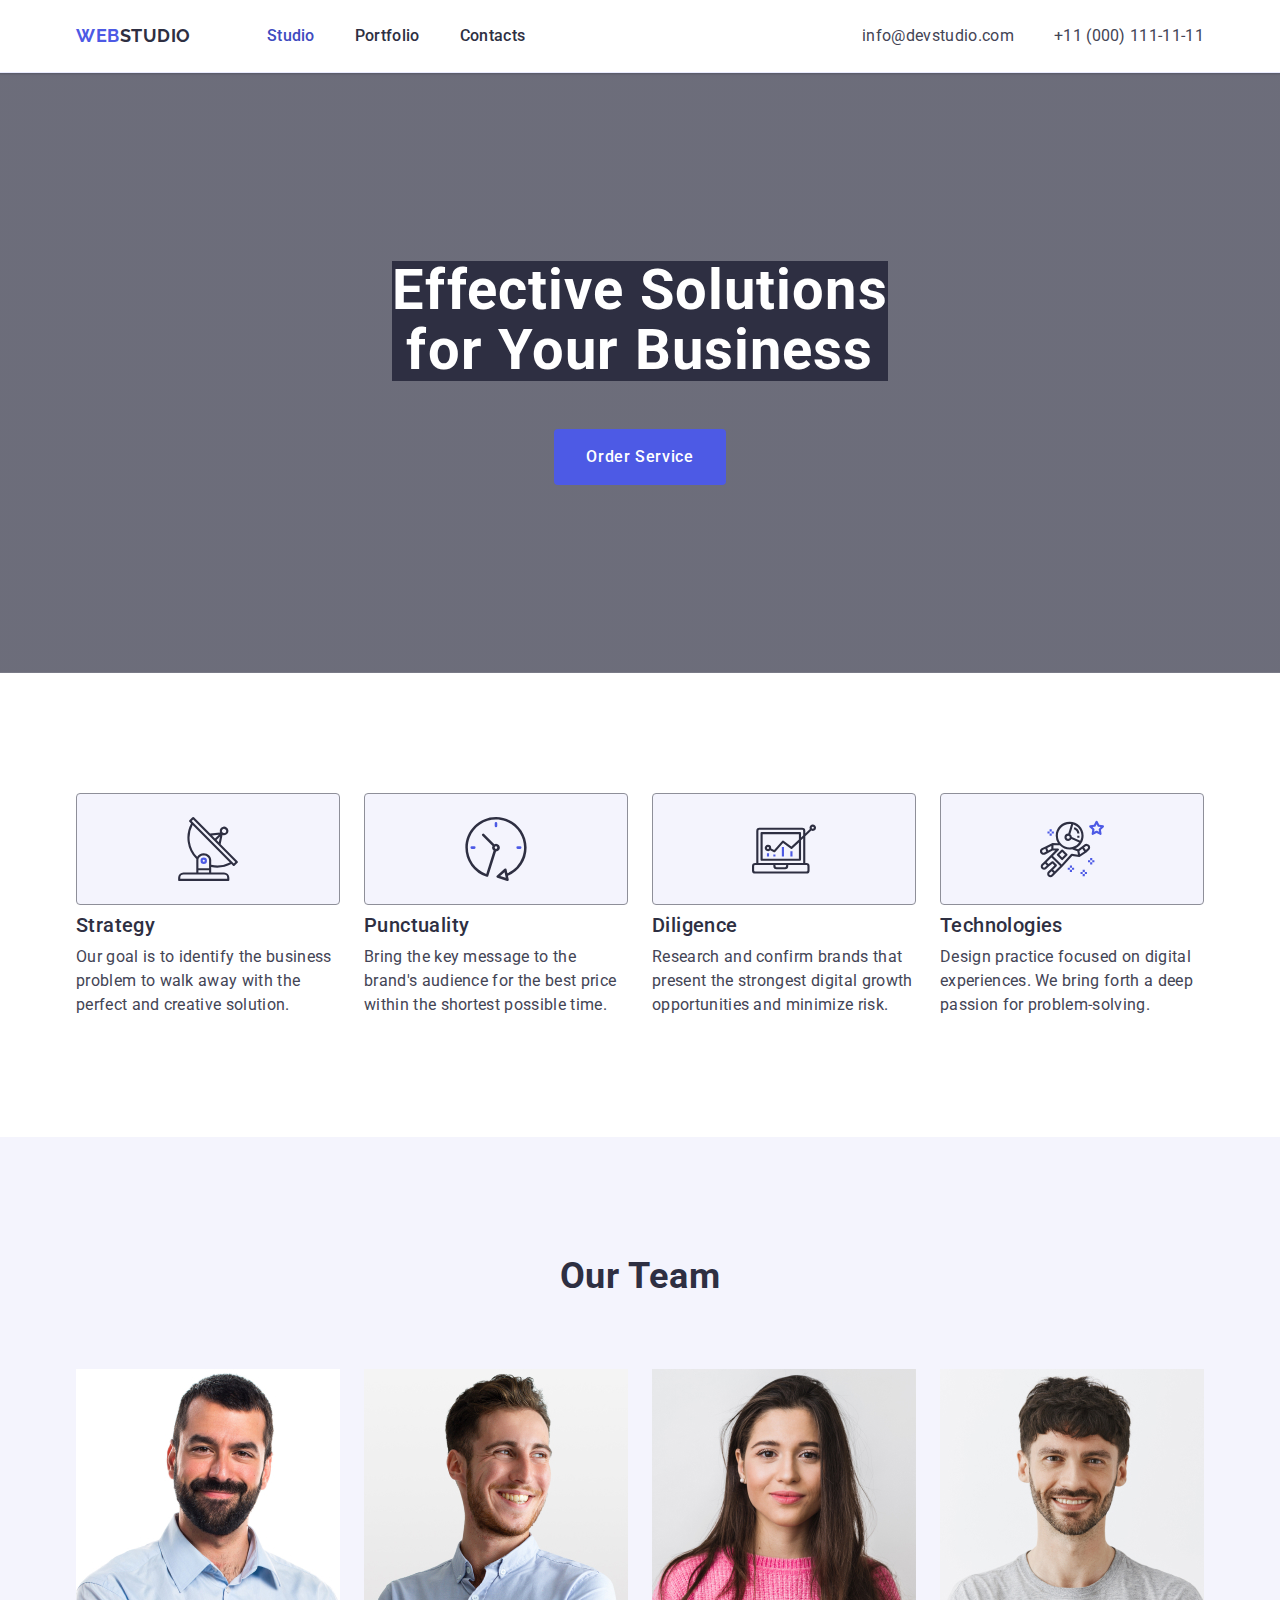
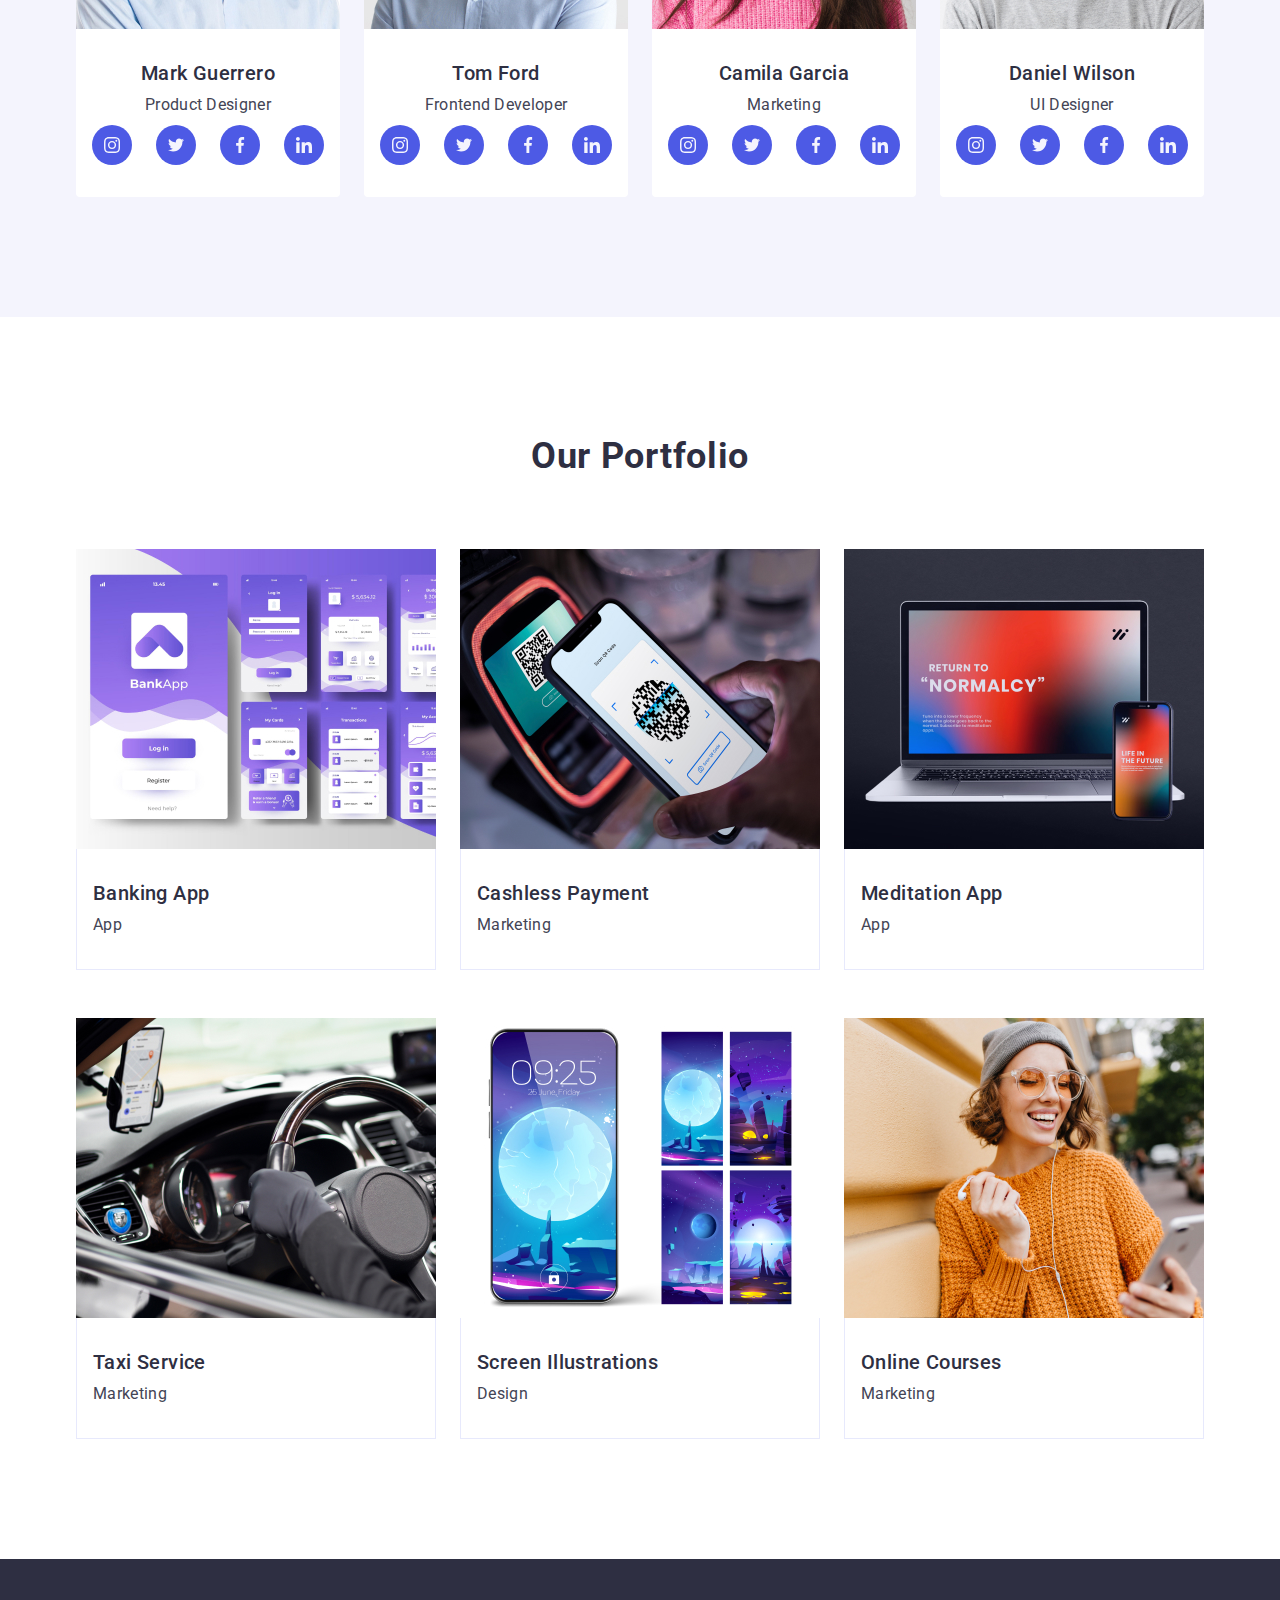
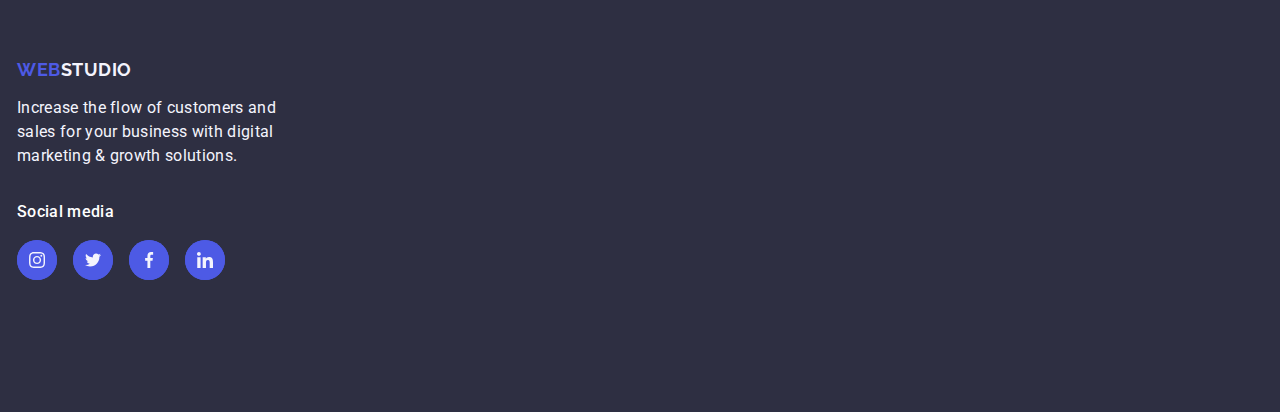
==== commit a815b5e0: "addcomit8" ====
--- a/index.html
+++ b/index.html
@@ -465,30 +465,30 @@
         </div>
         <div class="ourteamtext">
           <p class="socialmedia">Social media</p>
-          <ul class="sectionthreeicons">
-            <li class="sotiallinks">
-              <a href="" class="mesedjerlink">
+          <ul class="footericons">
+            <li class="fotterli">
+              <a href="" class="footermesedjerlink">
                 <svg class="iconmesedgers" width="24" height="24">
                   <use href="./images/icons.svg#icon-instagram"></use>
                 </svg>
               </a>
             </li>
-            <li class="sotiallinks">
-              <a href="" class="mesedjerlink">
+            <li class="fotterli">
+              <a href="" class="footermesedjerlink">
                 <svg class="iconmesedgers" width="24" height="24">
                   <use href="./images/icons.svg#icon-twitter"></use>
                 </svg>
               </a>
             </li>
-            <li class="sotiallinks">
-              <a href="" class="mesedjerlink">
+            <li class="fotterli">
+              <a href="" class="footermesedjerlink">
                 <svg class="iconmesedgers" width="24" height="24">
                   <use href="./images/icons.svg#icon-facebook"></use>
                 </svg>
               </a>
             </li>
-            <li class="sotiallinks">
-              <a href="" class="mesedjerlink">
+            <li class="fotterli">
+              <a href="" class="footermesedjerlink">
                 <svg class="iconmesedgers" width="24" height="24">
                   <use href="./images/icons.svg#icon-linkedin"></use>
                 </svg>
--- a/css/styles.css
+++ b/css/styles.css
@@ -589,4 +589,41 @@
         line-height: 1.5em;
         letter-spacing: 0.02em;
         margin-bottom: 16px;
+}
+
+.footericons {
+    display: flex;
+    justify-content: center;
+    align-items: center;
+    gap: 16px;
+}
+
+.footermesedjerlink {
+    width: 100%;
+        height: 100%;
+        background-color: #4d5ae5;
+        border-radius: 50%;
+        display: flex;
+        align-items: center;
+        justify-content: center;
+        transition: background-color 250ms cubic-bezier(0.4, 0, 0.2, 1);
+}
+
+.footermesedjerlink:hover {
+    background-color: #31d0aa;
+}
+
+.footermesedjerlink:focus {
+    background-color: #31d0aa;
+}
+
+.fotterli {
+width: 40px;
+height: 40px;
+background-color:#4d5ae5;
+border-radius: 50%;
+display: flex;
+align-items: center;
+justify-content: center;
+transition : background-color 250ms cubic-bezier(0.4, 0, 0.2, 1);
 }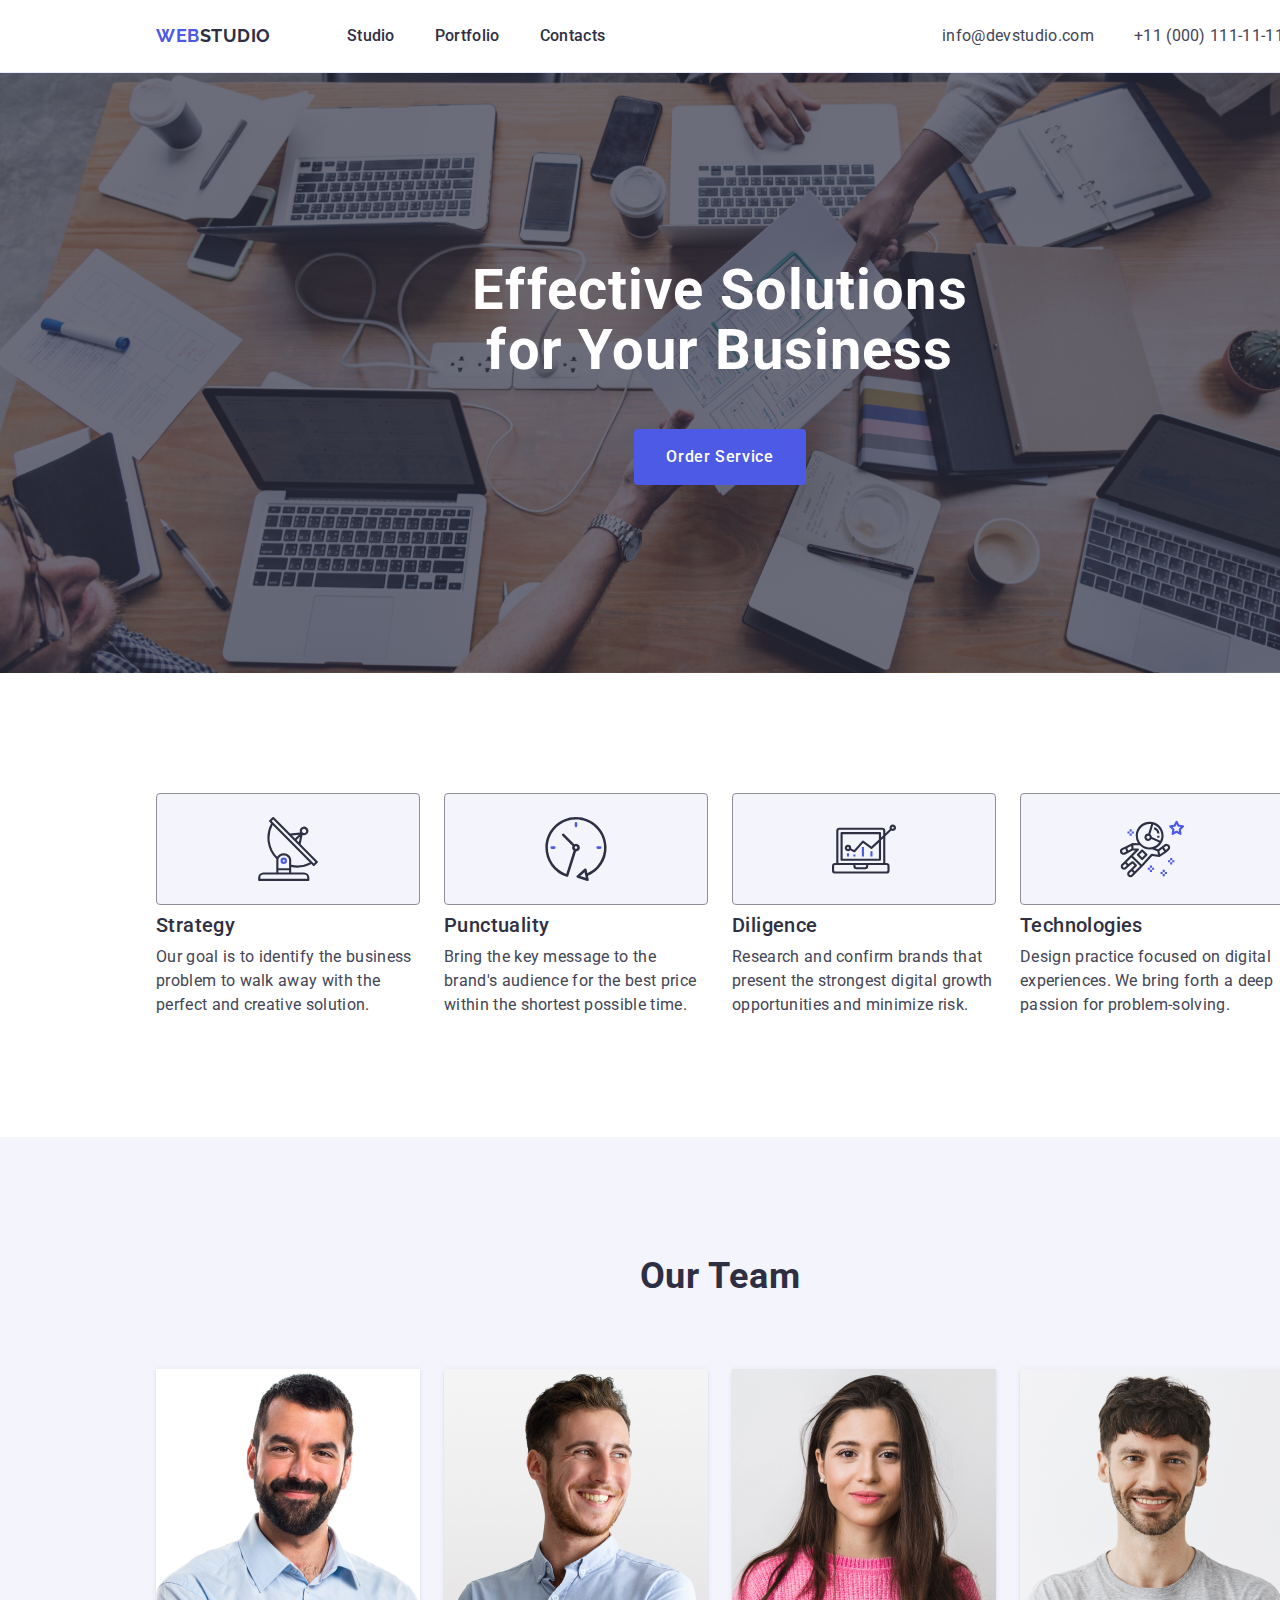
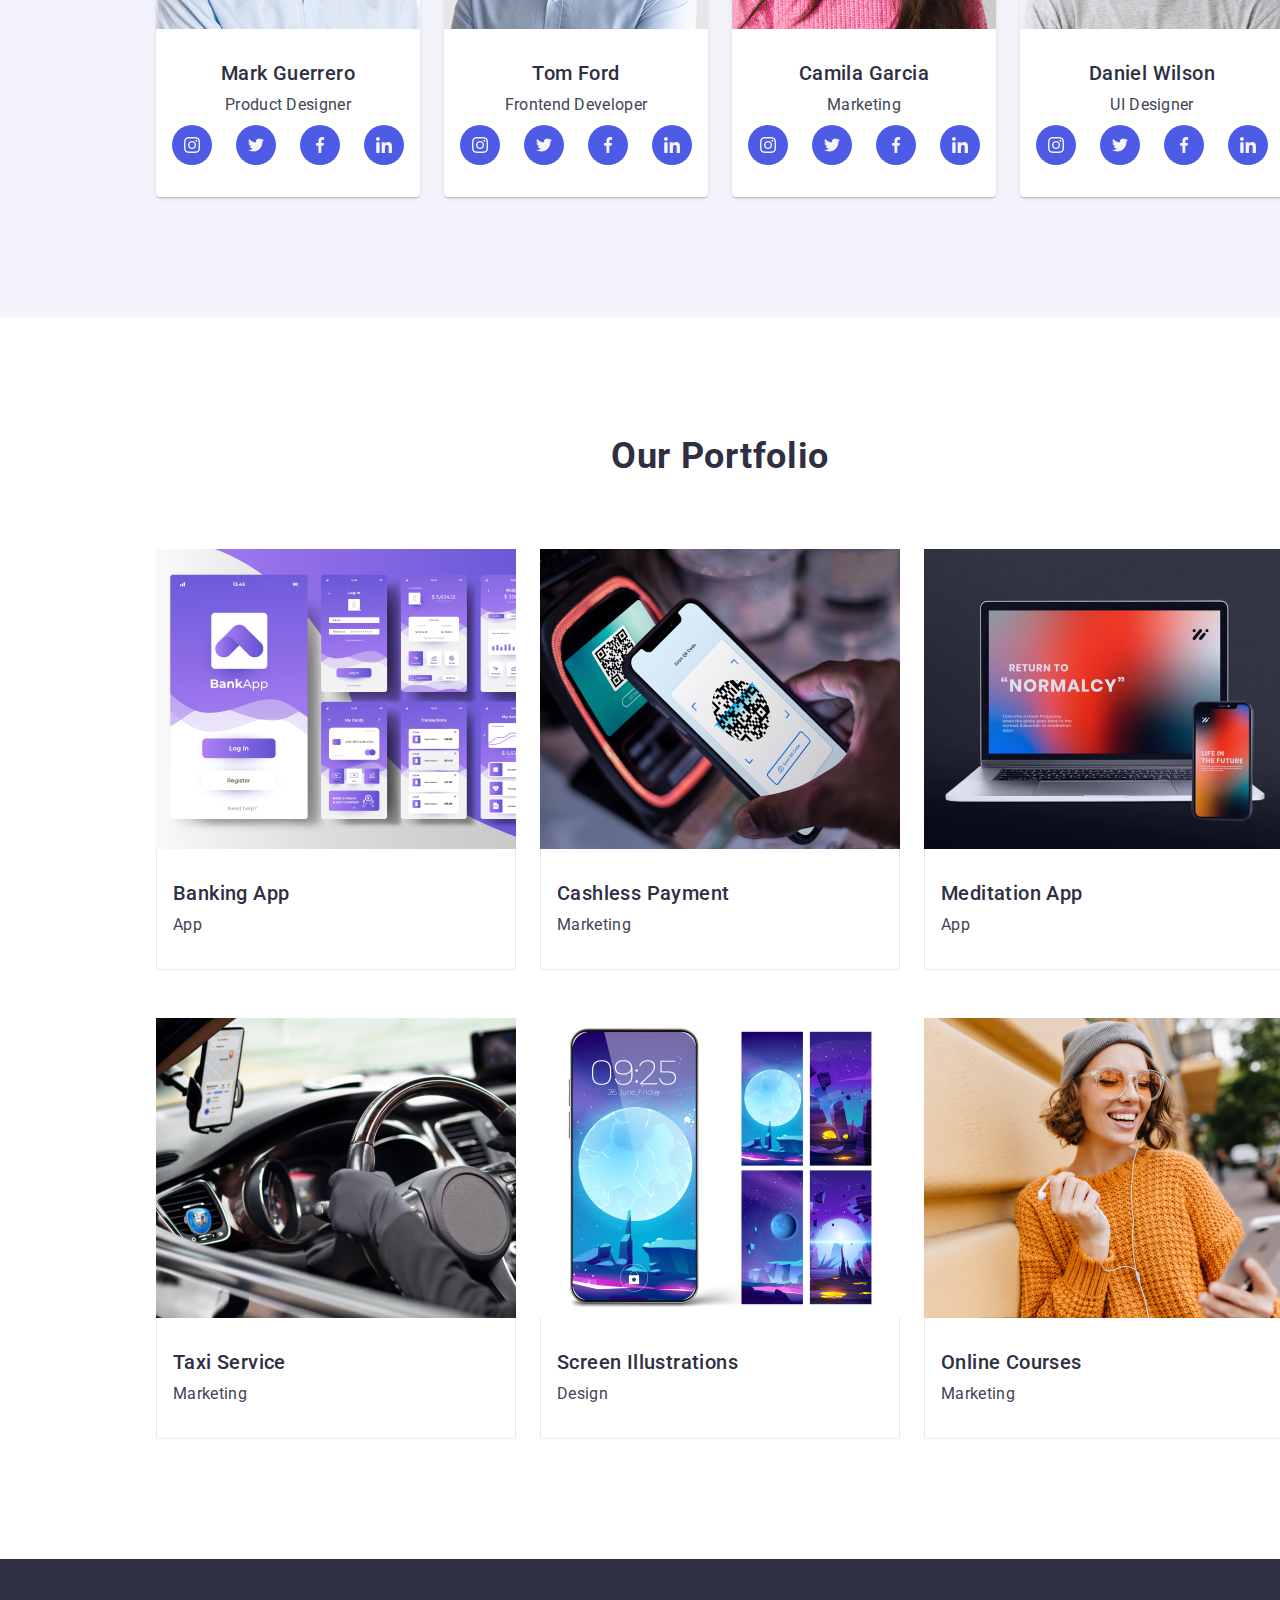
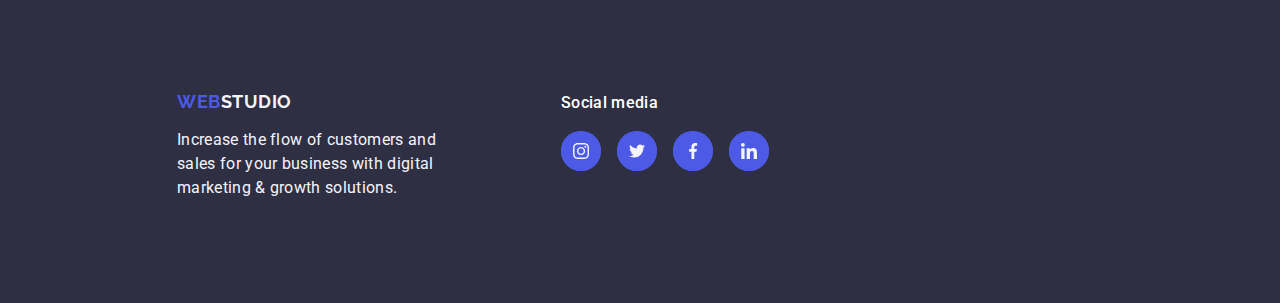
==== commit 9c3fcde0: "addcomit9" ====
--- a/index.html
+++ b/index.html
@@ -27,9 +27,10 @@
           <a href="" class="logoheader">Web<span class="spon">Studio</span></a>
 
           <ul class="navtabl">
-            <li>
-              <a href="./index.html" class="navone"> Studio </a>
-            </li>
+            <li class="cellfornavone">
+              <a href="./index.html" class="nav"> Studio </a>
+            </li>
+
             <li>
               <a href="" class="nav"> Portfolio </a>
             </li>
@@ -339,11 +340,11 @@
                   width="360"
                   height="300"
                 />
-                <p class="hovertext">
+                <div class="hovertext">
                   14 Stylish and User-Friendly App Design Concepts · Task
                   Manager App · Calorie Tracker App · Exotic Fruit Ecommerce App
                   · Cloud Storage App
-                </p>
+                </div>
               </div>
               <div class="sectionfourdiv">
                 <h3 class="sectionfourh">Banking App</h3>
--- a/css/styles.css
+++ b/css/styles.css
@@ -27,6 +27,7 @@
     font-family: 'Roboto', sans-serif;
     background-color: #ffffff;
     color: #434455;
+    width: 1440px;
 }
 
 a {
@@ -113,6 +114,8 @@
     transition: color 250ms cubic-bezier(0.4, 0, 0.2, 1);
 }
 
+/*Підкреслення в меню навігації*/
+
 
 .navone{
     font-weight: 500;
@@ -123,26 +126,26 @@
         padding: 24px 0;
         display: block;
         
-        position: relative;
-        color: #404bbf;
-        transition: color 250ms cubic-bezier(0.4, 0, 0.2, 1);
-}
-
-.navone::after {
-    color: #404bbf;
+        transition: color, border 250ms cubic-bezier(0.4, 0, 0.2, 1);
+}
+
+
+.navone {
     content: '';
     position: absolute;
     left: 0;
     bottom: -1px;
+    display: block;
+    width: 100%;
     height: 4px;
+    border-radius: 2px;
     background-color: #404bbf;
-    border-radius: 2px;
+    border: 1px solid #404bbf;
 }
 
 
 .nav:hover {
     color: #404bbf;
-    transition: color 250ms cubic-bezier(0.4, 0, 0.2, 1);
 }
 
 .nav:focus {
@@ -201,16 +204,16 @@
 /*Секція 1*/
 
 .sectionone {
-    background-image: linear-gradient(rgba(46, 47, 66, 0.7), rgba(46, 47, 66, 0.7)), url(../images/img-name.jpeg);
+    background-image: linear-gradient(rgba(46, 47, 66, 0.7), rgba(46, 47, 66, 0.7)), url(../images/peopleoffice.jpg);
     padding: 188px 0;
     max-width: 1440px;
     background-repeat: no-repeat;
     background-position: center;
     background-size: cover;
+    
 }
 
 .uppermain {
-    background-color: #2e2f42;
     text-align: center;
     color: #ffffff;
     font-size: 56px;
@@ -337,12 +340,7 @@
     width: calc((100% - 72px) / 4);
     border-radius: 0px 0px 4px 4px;
     max-width: 264px;
-}
-
-.frame:hover {
-    box-shadow: rgba(46, 47, 66, 0.08),
-            0px 1px 1px rgba(46, 47, 66, 0.16),
-            0px 2px 1px rgba(46, 47, 66, 0.08);
+    box-shadow: 0px 2px 1px 0px rgba(46, 47, 66, 0.08), 0px 1px 1px 0px rgba(46, 47, 66, 0.16), 0px 1px 6px 0px rgba(46, 47, 66, 0.08);
 }
 
 .sectionthree {
@@ -473,11 +471,6 @@
     
 }
 
-.sectionfourli {
-    width: calc((100% - 48px) / 3);
-    max-width: 360px;
-    transition: box-shadow 250ms cubic-bezier(0.4, 0, 0.2, 1);
-}
 
 .sectionfourli:hover {
     box-shadow: 0px 1px 6px rgba(46, 47, 66, 0.08), 0px 1px 1px rgba(46, 47, 66, 0.16), 0px 2px 1px rgba(46, 47, 66, 0.08);
@@ -504,29 +497,47 @@
     margin-bottom: 8px;
 }
 
-.imageapp {
+
+/*Анімація зміни картинки на параграф*/
+ /*Налаштування позиціонування для параграфу під картинкою*/
+.sectionfourli {                                        /*div*/
+    width: calc((100% - 48px) / 3);
+    max-width: 360px;
+    transition: box-shadow 250ms cubic-bezier(0.4, 0, 0.2, 1);
     position: relative;
     overflow: hidden;
 }
 
-.hovertext {
-    position: absolute;
-    top: 0;
+.imageapp {                                         /*Картинка*/
+    position: relative;
+    overflow: hidden;
+}
+
+.hovertext {                                        /*overlay*/ /*Параграф*/
     font-size: 16px;
     line-height: 1.5;
     letter-spacing: 0.02em;
     color: #f4f4fd;
     padding: 40px 32px;
     background-color: #4d5ae5;
-    height: 100%;
-    width: 100%;
-    transform: translateY(100%);
-    transition: transform 250ms cubic-bezier(0.4, 0, 0.2, 1);
-}
-
-.hovertext:hover {
-    transform: translateY(0%);
-}
+
+    position: absolute;
+
+    top: 0;
+        left: 0;
+        height: 100%;
+        width: 100%;
+    
+        transition: transform 250ms cubic-bezier(0.4, 0, 0.2, 1);
+        transform: translateY(100%);
+
+
+}
+
+ .sectionfourli:hover .hovertext {  /*Виїзджання параграфу на картинку*/
+transform: translateY(0%);
+}
+
 
 
 /* Footer */
@@ -574,7 +585,7 @@
 
 
 .footer .container {
-    flex-direction: column;
+    flex-direction: row;
     margin-right: 120px;
     display: flex;
     align-items: baseline;
@@ -607,6 +618,7 @@
         align-items: center;
         justify-content: center;
         transition: background-color 250ms cubic-bezier(0.4, 0, 0.2, 1);
+        gap: 16px;
 }
 
 .footermesedjerlink:hover {
@@ -616,6 +628,11 @@
 .footermesedjerlink:focus {
     background-color: #31d0aa;
 }
+
+.footermesedjerlink:active {
+        background-color: #31d0aa;
+    }
+
 
 .fotterli {
 width: 40px;
